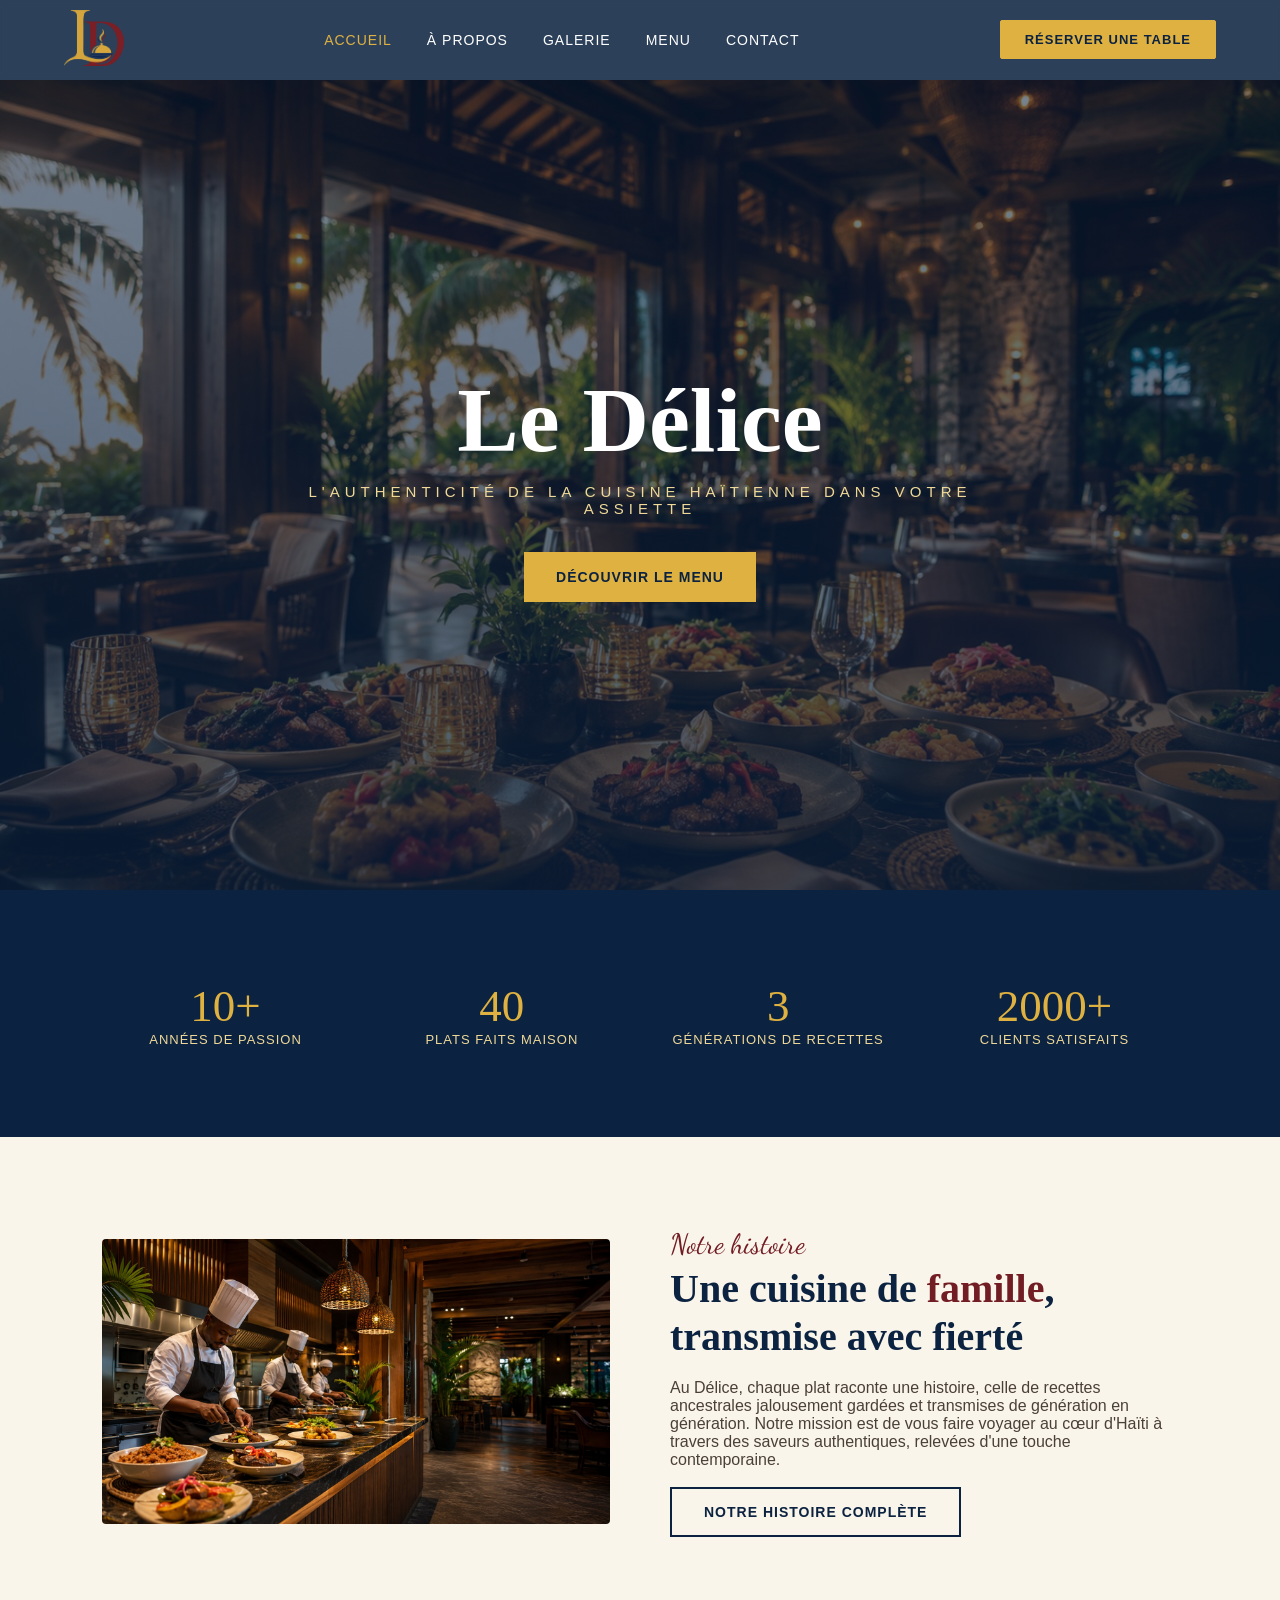
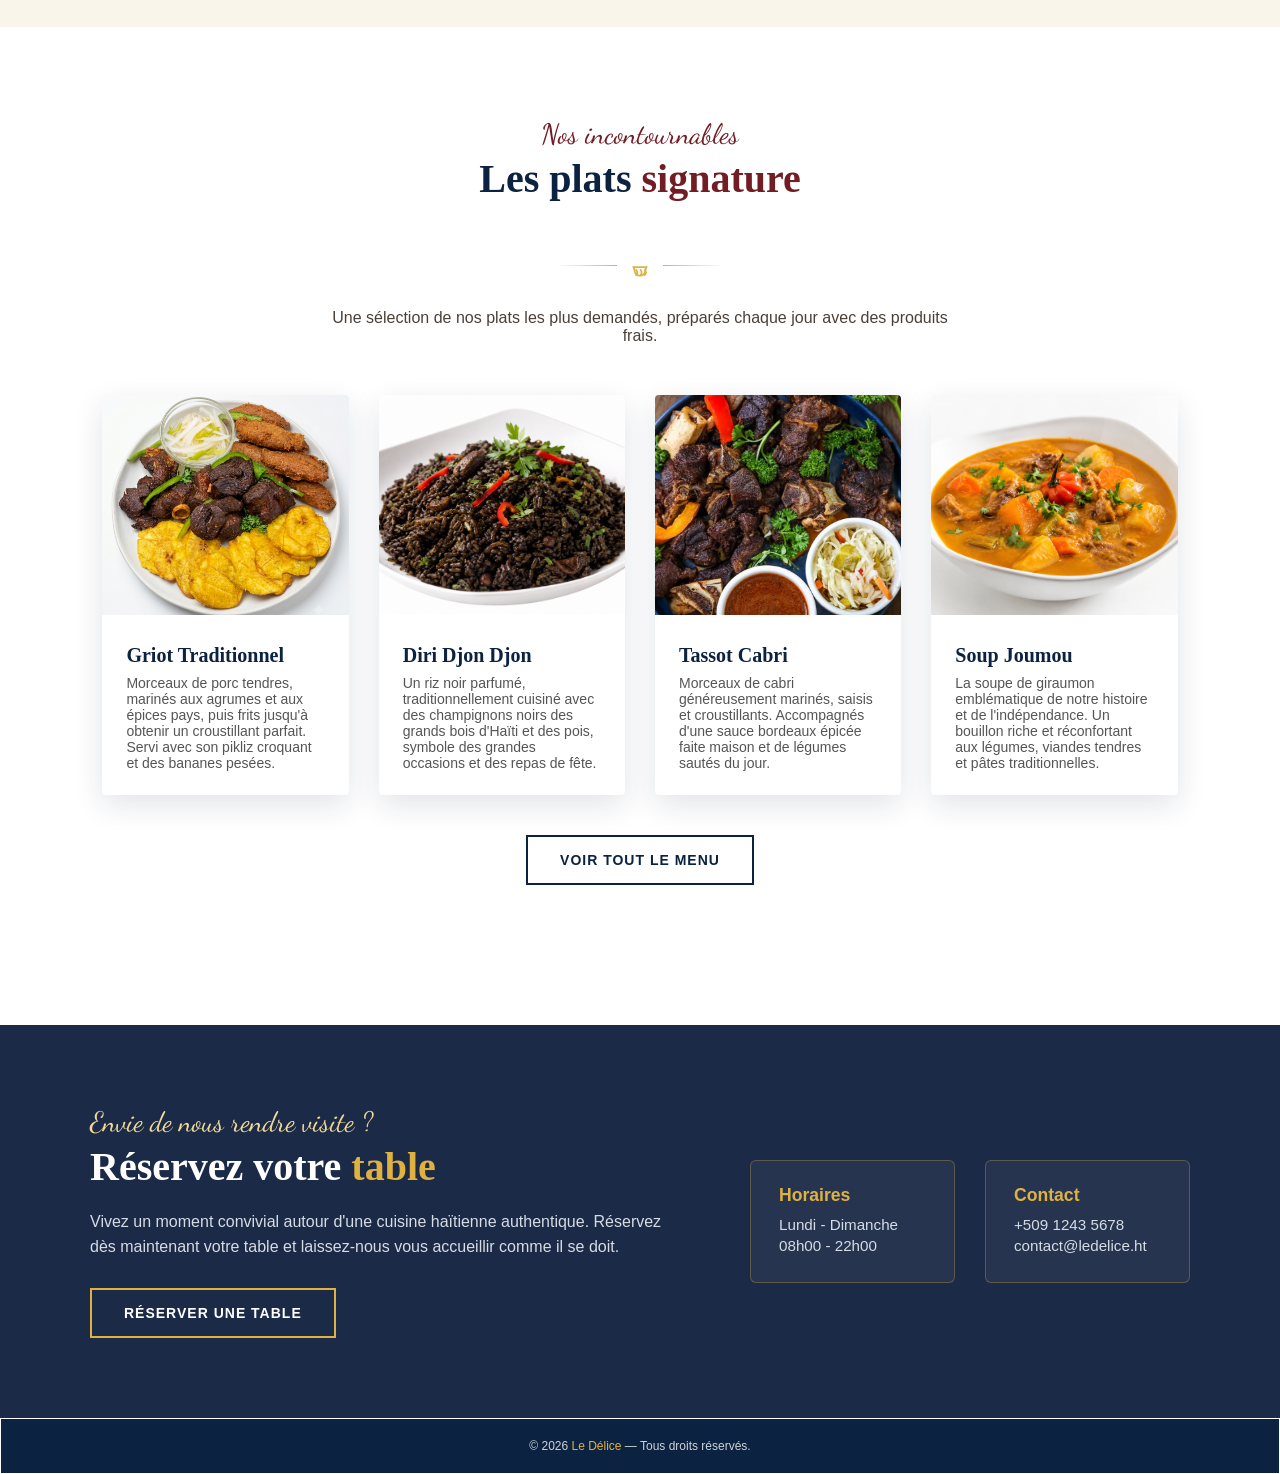
==== index.html @ 38b11929 "Ajout de la resonsivite sur la page reservation" ====
<!DOCTYPE html>
<html lang="en">
<head>
    <meta charset="UTF-8">
    <meta name="viewport" content="width=device-width, initial-scale=1.0">
    <title>Le Délice - Acceuil</title>
    <link rel="stylesheet" href="css/style.css">
    <link rel="stylesheet" href="css/responsive.css">
</head>
<body>

    <header>
    <nav class="navbar">
      <a href="A propos.html"><img src="image/Le Delice logo png.png" alt="" class="logo"></a>

      <button class="burger-btn" id="burgerBtn" aria-label="Menu">
      <span></span>
      <span></span>
      <span></span>
      </button>
    
        <ul class="onglets">
          <li><a href="index.html" class="active">Accueil</a></li>
          <li><a href="A propos.html">À propos</a></li>
          <li><a href="Galerie.html">Galerie</a></li>
          <li><a href="Menu.html">Menu</a></li>
          <li><a href="Contact.html">Contact</a></li>
        </ul>
        <a href="Réservation.html"  class="btn-nav">Réserver une table</a>
    </nav>
    </header>

  <section class="hero">
    <div class="hero-overlay"></div>
    <div class="hero-content">
      <h1>Le Délice</h1>
      <p>L'authenticité de la cuisine haïtienne dans votre assiette</p>
      <a href="Menu.html" class="btn-hero">Découvrir le menu</a>
    </div>
  </section>

   <section class="marque statistique">
    <div class="stats">
      <div>
        <div class="numero">10+</div>
        <div class="label">Années de passion</div>
      </div>
      <div>
        <div class="numero">40</div>
        <div class="label">Plats faits maison</div>
      </div>
      <div>
        <div class="numero">3</div>
        <div class="label">Générations de recettes</div>
      </div>
      <div>
        <div class="numero">2000+</div>
        <div class="label">Clients satisfaits</div>
      </div>
    </div>
  </section>

  <section class="about-apercu">
    <div class="division">
      <div class="about-apercu-img">
        <img src="image/cuisinier.jpg" alt="">
      </div>
      <div>
        <p class="eyebrow">Notre histoire</p>
        <h2 class="section-titre">Une cuisine de <span>famille</span>, transmise avec fierté</h2>
        <p class="section-texte">Au Délice, chaque plat raconte une histoire, celle de recettes ancestrales jalousement gardées et transmises de génération en génération. Notre mission est de vous faire voyager au cœur d'Haïti à travers des saveurs authentiques, relevées d'une touche contemporaine.</p>
        <br>
        <a href="A propos.html" class=" btn btn-apercu">Notre histoire complète</a>
      </div>
    </div>
  </section>

  <section class="menu-apercu">
    <div class="center">
      <p class="eyebrow">Nos incontournables</p>
      <h2 class="section-titre">Les plats <span>signature</span></h2>
    </div>
    <div class="steam-divider">
      <svg viewBox="0 0 24 24" fill="none" stroke="#dfb141" stroke-width="1.6"><path d="M8 21c2-2 2-4 0-6M12 21c2-2 2-4 0-6M16 21c2-2 2-4 0-6"/><path d="M6 13h12l-1 3a5 5 0 0 1-10 0z"/></svg>
    </div>
    <p class="section-texte center">Une sélection de nos plats les plus demandés, préparés chaque jour avec des produits frais.</p>
    </div>

    <div class="grid grid-4">
      <div class="card">
        <img src="image/griot.png" alt="Griot haïtien">
        <div class="card-text">
          <h3>Griot Traditionnel</h3>
          <p>Morceaux de porc tendres, marinés aux agrumes et aux épices pays, puis frits jusqu'à obtenir un croustillant parfait. Servi avec son pikliz croquant et des bananes pesées.</p>
        </div>
      </div>

      <div class="card">
        <img src="image/diri-djondjon.png" alt="Riz djon djon">
        <div class="card-text">
          <h3>Diri Djon Djon</h3>
          <p>Un riz noir parfumé, traditionnellement cuisiné avec des champignons noirs des grands bois d'Haïti et des pois, symbole des grandes occasions et des repas de fête.</p>
        </div>
      </div>

      <div class="card">
        <img src="image/Tassot Cabrit.jpg" alt="Tassot cabri">
        <div class="card-text">
          <h3>Tassot Cabri</h3>
          <p>Morceaux de cabri généreusement marinés, saisis et croustillants. Accompagnés d'une sauce bordeaux épicée faite maison et de légumes sautés du jour.</p>
        </div>
      </div>

      <div class="card">
        <img src="image/soup-joumou.png" alt="Soup joumou">
        <div class="card-text">
          <h3>Soup Joumou</h3>
          <p>La soupe de giraumon emblématique de notre histoire et de l'indépendance. Un bouillon riche et réconfortant aux légumes, viandes tendres et pâtes traditionnelles.</p>
        </div>
      </div>
    </div>

    <div class="center" style="margin-top: 40px;">
      <a href="Menu.html" class="btn btn-apercu">Voir tout le menu</a>
    </div>
  </section>

  <section class="reservation-section">
  <div class="reservation-conteneur">

    <div class="reservation-texte">
      <p class="reservation-eyebrow">Envie de nous rendre visite ?</p>
      <h2 class="reservation-titre">Réservez votre <span>table</span></h2>
      <p class="reservation-description">
        Vivez un moment convivial autour d'une cuisine haïtienne authentique.
        Réservez dès maintenant votre table et laissez-nous vous accueillir comme il se doit.
      </p>
      <a href="Réservation.html" class="btn btn-apercu btn-reserv">Réserver une table</a>
    </div>

    <div class="reservation-infos">
      <div class="reservation-bloc">
        <h3>Horaires</h3>
        <p>Lundi - Dimanche</p>
        <p>08h00 - 22h00</p>
      </div>
      <div class="reservation-bloc">
        <h3>Contact</h3>
        <p>+509 1243 5678</p>
        <p>contact@ledelice.ht</p>
      </div>
    </div>

  </div>
</section>

  <footer class="hr">
    <p>&copy; 2026 <span>Le Délice</span> — Tous droits réservés.</p> 
  </footer>

</body>
</html>
---- css/style.css ----
@import url('https://fonts.googleapis.com/css2?family=Dancing+Script:wght@400..700&display=swap');

/* font-family: "Dancing Script", cursive;
--bordeaux: #721c24;
    --gold: #dfb141;
    --dark-blue: #0b2240;
    --dark-blue-80: rgba(11, 34, 64, 0.85);
    --teal-wix: #008476; 
    --light-bg: #f9f9f9;
    --font-title: 'Playfair Display', serif;
    --font-body: 'Montserrat', sans-serif;
    
    https://images.unsplash.com/photo-1544025162-d76694265947?q=80&w=1800
    https://images.unsplash.com/photo-1466978913421-dad2ebd01d17?q=80&w=1600
    
    :root { 
    --bordeaux: #7A1E2E; 
    --gold: #dfb141; 
    --dark-blue: #0b2240; 
    --dark-blue-80: rgba(11, 34, 64, 0.85); 
    --teal-wix: #008476;  
    --light-bg: #f9f9f9; 
    --font-title: 'Playfair Display', serif; 
    --font-body: 'Montserrat', sans-serif; 
   }

   --gold: #dfb141;
    --gold-light: #f0d998;
    --gold-dark: #b8892a;
    --bordeaux: #721c24;
    --bordeaux-light: #8f2b34;
    --bordeaux-dark: #4e1219;
    --navy: #0b2240;
    --navy-light: #16345f;
    --navy-80: rgba(11, 34, 64, 0.86);
    --navy-40: rgba(11, 34, 64, 0.4);
    --cream: #faf5ea;
    --white: #ffffff;
    --ink: #241a12;

    --font-title: 'Playfair Display', serif;
    --font-body: 'Montserrat', sans-serif;
    --font-script: 'Dancing Script', cursive;

    --shadow-soft: 0 10px 30px rgba(11, 34, 64, 0.12);
    
    background: linear-gradient(180deg, rgba(0,0,0,0.5) 0%, rgba(0,0,0,0.6) 100%);*/

     /*.hero-overlay{
    position: absolute;
    top: 0;
    left: 0;
    width: 100%;
    height: 100%;
    background: linear-gradient(180deg, rgba(0,0,0,0.5) 0%, rgba(0,0,0,0.6) 100%);
    z-index: 1;
    }*/

    /*Style pour la page Accueil*/
    *{
        margin: 0;
        padding: 0;
        box-sizing: border-box;
    }

    
     html{
    scroll-behavior: smooth;
     }

    body{
        font-family: 'Montserrat', sans-serif;
        background-color: #f9f9f9;
        color: #333;
    }

    header{
        position: sticky;
        top: 0;
        z-index: 100;
    }

    .logo{
        width: 60px;
        height: auto;
    }

    .navbar{
        display: flex;
        justify-content: space-between;
        align-items: center;
        padding: 10px 5%;
        width: 100%;
        background-color: rgba(11, 34, 64, 0.86);
        backdrop-filter: blur(5px);
        /*box-shadow:  0 10px 30px rgba(11, 34, 64, 0.12);*/
    }

    .onglets{
        display: flex;
        gap: 35px;
    }

    .onglets li{
        list-style: none;
    }

    .onglets a{
        text-decoration: none;
        color: white;
        font-size: 14px;
        text-transform: uppercase;
        letter-spacing: 1px;
        font-weight: 500;
        position: relative;
        transition: 0.35s;
        padding-bottom: 4px;
    }

    .onglets a:hover, .onglets a.active{
        color: #dfb141;
     }

    .btn-nav{
        text-decoration: none;
        border: 1px solid  #dfb141;
        background-color: #dfb141;
        padding: 11px 24px;
        font-family: 'Montserrat', sans-serif;
        color: #0b2240;
        font-weight: 600;
        letter-spacing: 1px;
        text-transform: uppercase;
        font-size: 13px;
        transition: 0.35s;
        border-radius: 2px;
    }

    .btn-nav:hover{
        background-color: transparent;
        color: white;
    }

    /* Hero page Accueil*/

    .hero{
        background: url(../image/table-garni2.jpg) no-repeat;
        height: 90vh;
        background-size: cover;
        background-position: center;
        position: relative;
        display: flex;
        justify-content: center;
        align-items: center;
        text-align: center;
    }

    .hero-overlay{
        position: absolute;
        inset: 0;
        background: linear-gradient(180deg, rgba(11,34,64,0.55) 0%, rgba(11,34,64,0.75) 100%);
    }

    .hero-content{
        position: relative;
        z-index: 2;
        color: white;
        padding: 0 20px;
        max-width: 780px;
    }
    
    .hero-content h1{
        font-family: 'Playfair Display', serif;
        font-size: 92px;
        margin-bottom: 10px;
    }

    .hero-content p {
        font-size: 15px;
        color: #f0d998;
        letter-spacing: 5px;
        text-transform: uppercase;
        margin-bottom: 35px;
    }

    .btn-hero{
        display: inline-block;
        background-color: #dfb141;
        color: #0b2240;
        border-color: #dfb141;
        padding: 15px 30px;
        text-decoration: none;
        font-family: 'Montserrat', sans-serif;
        font-size: 14px;
        letter-spacing: 1px;
        text-transform: uppercase;
        font-weight: 600;
        transition: 0.35s ease;
        cursor: pointer;
        border: 2px solid transparent;
    }

    .btn-hero:hover{
        background-color: #721c24;
        border-color: #721c24;
        color: white;
    }

     .marque{
        
        background-color: #0b2240;
        color: white;
    }

    .stats{
        display: grid;
        grid-template-columns: repeat(4, 1fr);
        gap: 30px;
        text-align: center;
    }

    .numero{
        font-family: 'Playfair Display', serif;
        font-size: 45px;
        color: #dfb141;
    }

    .label{
        font-size: 13px;
        letter-spacing: 1px;
        text-transform: uppercase;
        color: #f0d998;
    }


    section{
         padding: 90px 8%;
    }

    .about-apercu{
        background-color: #faf5ea;
    }

    .division{
        display: grid;
        grid-template-columns: 1fr 1fr;
        gap: 60px;
        align-items: center;
    }

    .division img{
        border-radius: 4px;
        display: block;
        max-width: 100%;
    }

    .about-apercu-img{
        position: relative;
    }

    .eyebrow{
        font-family: 'Dancing Script', cursive;
        font-size: 28px;
        color: #721c24;
        display: block;
        margin-bottom: 4px;
    }

    .section-titre{
        font-family: 'Playfair Display', serif;
        color: #0b2240;
        line-height: 1.2;
        font-weight: 700;
        font-size: 40px;
        margin-bottom: 18px;
    }

    .section-titre span{
        color: #721c24;
    }

    .section-texte{
        max-width: 640px;
        color: #4a4038;
        font-size: 16px;
    }

    .btn{
        display: inline-block;
        text-decoration: none;
        padding: 15px 32px;
        font-family: 'Montserrat', sans-serif;
        font-size: 14px;
        letter-spacing: 1px;
        text-transform: uppercase;
        font-weight: 600;
        transition: 0.35s ease;
        cursor: pointer;
        border: 2px solid transparent;
    }

    .btn-apercu{
        background: transparent;
        color: #0b2240;
        border-color: #0b2240;
    }

    .btn-apercu:hover{
        background: #0b2240;
        color: white;
    }

    .menu-apercu{
        background-color: white;
    }

    .center{
        margin-bottom: 50px;
        text-align: center;
        margin-left: auto;
        margin-right: auto;
    }

    .steam-divider{
    display: flex;
    align-items: center;
    justify-content: center;
    gap: 10px;
    margin: 10px 0 30px;
     }
    .steam-divider::before,
    .steam-divider::after{
        content: "";
        height: 1px;
        width: 60px;
        background: linear-gradient(90deg, transparent,#dfb141);
     }
    .steam-divider::after{
    background: linear-gradient(90deg, #dfb141, transparent);
     }
    .steam-divider svg{ width: 26px; height: 26px; }

    .grid{
        display: grid;
        gap: 30px;
    }

    .grid-4{
        grid-template-columns: repeat(4, 1fr);
    }

    .card{
        background: white;
        border-radius: 4px;
        overflow: hidden;
        box-shadow: 0 10px 30px rgba(11, 34, 64, 0.12);
        transition: 0.4 ease;
    }

    .card img{
        height: 220px;
        width: 100%;
        object-fit: cover;
    }

    .card-text{
        padding: 24px;
    }

    .card-text h3{
        font-family: 'Playfair Display', serif;
        color: #0b2240;
        line-height: 1.2;
        font-weight: 700;
        font-size: 20px;
        margin-bottom: 8px;
    }

    .card-text p{
        font-size: 14px;
        color: #555;
    }

    .reservation-section {
       background-color: #1b2a47;
      padding: 80px 40px;
    }

.reservation-conteneur {
  max-width: 1100px;
  margin: 0 auto;
  display: flex;
  justify-content: space-between;
  align-items: center;
  gap: 60px;
  flex-wrap: wrap;
}

.reservation-texte {
  flex: 1 1 480px;
}

.reservation-eyebrow {
    font-family: 'Dancing Script', cursive;
    font-size: 28px;
    color: #f0d998;
    display: block;
    margin-bottom: 4px;
}

.reservation-titre {
    font-family: 'Playfair Display', serif;
    color: white;
    line-height: 1.2;
    font-weight: 700;
    font-size: 40px;
    margin-bottom: 18px;
}

.reservation-titre span {
  color: #dfb141;
}

.reservation-description {
  color: #d7dce4;
  line-height: 1.6;
  margin-bottom: 28px;
}

.btn-reserv {
  border-color: #dfb141;
  color: white;
}

.btn-reserv:hover {
  background-color: #721c24;
  border-color: #721c24;
}

.reservation-infos {
  flex: 1 1 320px;
  display: flex;
  gap: 30px;
  flex-wrap: wrap;
}

.reservation-bloc {
  background-color: rgba(255, 255, 255, 0.05);
  border: 1px solid rgba(223, 177, 65, 0.3);
  border-radius: 6px;
  padding: 24px 28px;
  flex: 1 1 130px;
}

.reservation-bloc h3 {
  color: #dfb141;
  font-size: 1.1rem;
  margin-bottom: 10px;
}

.reservation-bloc p {
  color: #d7dce4;
  margin: 4px 0;
  font-size: 0.95rem;
}


    /*Footer pour toutes les pages*/

    footer{
        background-color:  #0b2240;
        color: rgba(255,255,255,0.8);
        padding: 20px;
        text-align: center;
        padding-top: 20px;
        font-size: 12px;
    }

    footer span{
        color: #dfb141;
    }

    .hr{
        border: 1px solid white;
    }

    /*Style pour les pages internes*/

    .page-interne header .navbar { 
        position: fixed;
        background-color:  #0b2240; 
     }

    .hero-interne{
        height: 390px;
        background-size: cover;
        background-position: center;
        padding: 200px 50px;
        position: relative;
        text-align: center;
        color: white;
    }

    .hero-interne-overlay{
        position: absolute;
        inset: 0;
        background: linear-gradient(180deg, rgba(11, 34, 64, 0.5), rgba(11, 34, 64, 0.5));
    }

    .hero-interne-content{
        position: relative;
        z-index: 2;
    }

    .hero-eyebrow{
        color: #f0d998;
        font-family: 'Dancing Script', cursive;
        font-size: 28px;
        margin-bottom: 20px;
    }
    
    .hero-interne h1{
        font-size: 50px;
        font-family: 'Playfair Display', serif;
        color: white;
        margin-bottom: 30px;
    }

    /* Style pour les Formulaires (Réservation / Contact)*/

    .form-card{
        max-width: 700px;
        margin: 0 auto;
        background: white;
        border-radius: 8px;
        box-shadow: 0 10px 30px rgba(11, 34, 64, 0.12);
        padding: 40px;
    }

    .form-row{
        display: grid;
        grid-template-columns: 1fr 1fr;
        gap: 20px;
    }

    .form-champ{
        margin-bottom: 20px;
    }

    .form-champ label{
        display: block;
        font-size: 12px;
        letter-spacing: 1px;
        text-transform: uppercase;
        color: #0b2240;
        margin-bottom: 8px;
        font-weight: 600;
    }

    .form-champ input, .form-champ select, .form-champ textarea{
        width: 100%;
        border: 1px solid #d9cfbe;
        background: #faf5ea;
        padding: 13px 16px;
        font-family: 'Montserrat', sans-serif;
        font-size: 14px;
        border-radius: 4px;
        color: #241a12;
        transition: 0.3s;
    }

    .form-champ input:focus, .form-champ select:focus, .form-champ textarea:focus{
       outline: none;
       border-color: #dfb141;
       background: white;
    }

    .form-champ textarea{ 
        resize: vertical; 
        min-height: 120px; 
    }

    .btn-gold{
       background-color: #dfb141;
       color: #0b2240;
       border-color: #dfb141;
       width: 100%;
    }

    .btn-gold:hover{
       background-color: #721c24;
       border-color: #721c24;
       color: white;
    }
<!========liesen stylecss================>
/*=========================
        MENU PAGE
==========================*/

:root{
    --gold:#d4af37;
    --gold-light:#f5d87a;
    --black:#111;
    --dark:#1c1c1c;
    --white:#fff;
    --gray:#777;
    --bg:#f8f8f8;
    --shadow:0 10px 30px rgba(0,0,0,.08);
    --radius:16px;
}

/* MENU TABS */

.menu-tabs{
    width:90%;
    max-width:1200px;
    margin:60px auto;
    display:flex;
    justify-content:center;
    flex-wrap:wrap;
    gap:15px;
}

.menu-tabs a{
    text-decoration:none;
    background:white;
    color:var(--black);
    padding:14px 24px;
    border-radius:50px;
    font-weight:600;
    box-shadow:var(--shadow);
    transition:.4s;
}

.menu-tabs a:hover{
    background:#d4af37;
    color:white;
    transform:translateY(-4px);
}

/* CATEGORY */

.menu-category{
    width:90%;
    max-width:1100px;
    margin:70px auto;
}

.menu-category .eyebrow{
    color:var(--gold);
    font-weight:bold;
    font-size:18px;
    letter-spacing:3px;
}

.menu-category h3{
    font-size:38px;
    color:#222;
    margin:10px 0 35px;
    position:relative;
}

.menu-category h3::after{
    content:"";
    display:block;
    width:70px;
    height:4px;
    background:var(--gold);
    margin-top:10px;
}

/* MENU ITEM */

.menu-item{
    background:#fff;
    border-radius:16px;
    padding:25px;
    display:flex;
    justify-content:space-between;
    align-items:center;
    margin-bottom:22px;
    box-shadow:var(--shadow);
    transition:.35s;
    gap:20px;
}

.menu-item:hover{
    transform:translateY(-6px);
    box-shadow:0 15px 35px rgba(0,0,0,.15);
}

.name{
    font-size:22px;
    font-weight:bold;
    color:#222;
    margin-bottom:10px;
}

.desc{
    color:#666;
    line-height:1.7;
}

.price{
    font-size:25px;
    color:var(--gold);
    font-weight:bold;
    white-space:nowrap;
}

.tag-piquant{
    margin-left:12px;
    background:#b22222;
    color:white;
    padding:5px 12px;
    border-radius:50px;
    font-size:13px;
    font-weight:600;
}


/* RESPONSIVE */

@media(max-width:768px){

.page-hero{
    height:300px;
}

.page-hero h1{
    font-size:40px;
}

.menu-item{
    flex-direction:column;
    align-items:flex-start;
}

.price{
    margin-top:15px;
}

.menu-category h3{
    font-size:30px;
}

.menu-tabs{
    gap:10px;
}

.menu-tabs a{
    width:100%;
    text-align:center;
---- css/responsive.css ----
/* ==========================================
   1. GLOBAL & MOBILE MENU / NAVBAR
   ========================================== */
@media screen and (max-width: 992px) {
    .navbar {
        flex-direction: column;
        gap: 15px;
        padding: 15px 5%;
    }

    .onglets {
        gap: 20px;
        flex-wrap: wrap;
        justify-content: center;
    }
}

@media screen and (max-width: 768px) {
    section {
        padding: 50px 5%;
    }

    .onglets {
        gap: 12px;
    }

    .onglets a {
        font-size: 12px;
    }

    .btn-nav {
        padding: 8px 16px;
        font-size: 11px;
    }
}

/* ==========================================
   1. GLOBAL & MOBILE MENU / NAVBAR (HAMBURGER)
   ========================================== */

/* Bouton Hamburger pi piti parapar ak ekran nòmal */
.burger-btn {
    display: none;
    flex-direction: column;
    justify-content: space-between;
    width: 28px;
    height: 21px;
    background: transparent;
    border: none;
    cursor: pointer;
    z-index: 101;
}

.burger-btn span {
    width: 100%;
    height: 3px;
    background-color: #dfb141; /* Koulè lò */
    border-radius: 2px;
    transition: all 0.3s ease;
}

/* Stil pou ekran mobil ak tablet */
@media screen and (max-width: 992px) {
    .navbar {
        position: relative;
        flex-direction: row;
        justify-content: space-between;
        align-items: center;
        padding: 15px 5%;
    }

    /* Affiche bouton hamburger a */
    .burger-btn {
        display: flex;
    }

    /* Kache meni an e mete l pou l parèt an kaskad (dropdown) */
    .onglets {
        position: absolute;
        top: 100%;
        left: 0;
        width: 100%;
        background-color: rgba(11, 34, 64, 0.98);
        flex-direction: column;
        align-items: center;
        gap: 20px;
        padding: 25px 0;
        box-shadow: 0 10px 20px rgba(0,0,0,0.3);
        
        /* Kache pa defo */
        display: none; 
    }

    /* Lè meni an louvri ak JavaScript */
    .onglets.active {
        display: flex;
    }

    /* Bouton 'Réserver une table' an sou mobil */
    .btn-nav {
        display: none; /* Ou ka kite l kache oswa mete l anndan meni an */
    }
}

/* ==========================================
   2. HERO SECTION
   ========================================== */
@media screen and (max-width: 768px) {
    .hero {
        height: 75vh;
    }

    .hero-content h1 {
        font-size: 52px;
    }

    .hero-content p {
        font-size: 12px;
        letter-spacing: 2px;
        margin-bottom: 25px;
    }

    .btn-hero {
        padding: 12px 24px;
        font-size: 12px;
    }
}

@media screen and (max-width: 480px) {
    .hero-content h1 {
        font-size: 40px;
    }
}


/* ==========================================
   3. STATISTIQUES / MARQUE
   ========================================== */
@media screen and (max-width: 992px) {
    .stats {
        grid-template-columns: repeat(2, 1fr);
        gap: 25px;
    }
}

@media screen and (max-width: 480px) {
    .stats {
        grid-template-columns: 1fr;
        gap: 20px;
    }

    .numero {
        font-size: 36px;
    }
}


/* ==========================================
   4. SECTION À PROPOS (ABOUT APERÇU)
   ========================================== */
@media screen and (max-width: 992px) {
    .division {
        grid-template-columns: 1fr;
        gap: 30px;
        text-align: center;
    }

    .about-apercu-img img {
        margin: 0 auto;
        max-height: 350px;
        width: 100%;
        object-fit: cover;
    }

    .section-texte {
        margin: 0 auto;
        text-align: justify;
    }
}

@media screen and (max-width: 768px) {
    .section-titre {
        font-size: 30px;
    }

    .eyebrow {
        font-size: 24px;
    }
}


/* ==========================================
   5. MENU APERÇU (GRILLE DE CARTS)
   ========================================== */
@media screen and (max-width: 992px) {
    .grid-4 {
        grid-template-columns: repeat(2, 1fr);
    }
}

@media screen and (max-width: 576px) {
    .grid-4 {
        grid-template-columns: 1fr;
    }

    .menu-apercu .section-texte.center {
       margin-bottom: 40px; 
       text-align: center;
    }

    .card img {
        height: 200px;
    }
}


/* ==========================================
   6. SECTION RÉSERVATION (ACCUEIL)
   ========================================== */
@media screen and (max-width: 992px) {
    .reservation-conteneur {
        flex-direction: column;
        gap: 40px;
        text-align: center;
    }

    .reservation-texte {
        flex: 1 1 100%;
    }

    .reservation-infos {
        flex: 1 1 100%;
        width: 100%;
    }
}

@media screen and (max-width: 576px) {
    .reservation-infos {
        flex-direction: column;
    }

    .reservation-titre {
        font-size: 30px;
    }
}


/* ==========================================
   7. PAGES INTERNES & FORMULAIRES
   ========================================== */
@media screen and (max-width: 768px) {
    .hero-interne {
        height: 280px;
        padding: 140px 20px 0 20px;
    }

    .hero-interne h1 {
        font-size: 34px;
    }

    .form-card {
        padding: 25px 20px;
    }

    .form-row {
        grid-template-columns: 1fr;
        gap: 0;
    }
}


/* ==========================================
   8. FOOTER
   ========================================== */
@media screen and (max-width: 768px) {
    footer {
        font-size: 11px;
        padding: 15px;
    }
}

/* ==========================================
   1. NAVBAR / HEADER (PAGE INTERNE)
   ========================================== */
@media screen and (max-width: 992px) {
    /* Pou header la pa kouvri twòp espas sou ti ekran */
    .page-interne header .navbar {
        position: relative;
        padding: 12px 5%;
    }
}


/* ==========================================
   2. SECTION HERO INTERNE ("On vous attend / Réservation")
   ========================================== */
@media screen and (max-width: 768px) {
    .hero-interne {
        height: 260px;
        padding: 110px 20px 0 20px;
    }

    .hero-eyebrow {
        font-size: 22px;
        margin-bottom: 10px;
    }

    .hero-interne h1 {
        font-size: 36px;
        margin-bottom: 0;
    }
}

@media screen and (max-width: 480px) {
    .hero-interne {
        height: 220px;
        padding: 90px 15px 0 15px;
    }

    .hero-interne h1 {
        font-size: 28px;
    }
}


/* ==========================================
   3. SECTION FORMULAIRE DE RÉSERVATION (.form-card)
   ========================================== */
/* Rediksyon padding sou tout paj la pou gen plis espas sou ti ekran */
@media screen and (max-width: 768px) {
    section {
        padding: 40px 15px;
    }

    .form-card {
        padding: 25px 18px;
        border-radius: 6px;
    }

    .form-card .section-titre {
        font-size: 22px !important; /* Ajiste tit sektyon an */
        margin-bottom: 25px;
    }

    /* Pase tout de chan yo (form-row) sou yon sèl kolòn */
    .form-row {
        grid-template-columns: 1fr;
        gap: 0;
    }

    .form-champ {
        margin-bottom: 16px;
    }

    .form-champ input, 
    .form-champ select, 
    .form-champ textarea {
        padding: 11px 14px;
        font-size: 13px;
    }

    .btn-gold {
        padding: 14px 20px;
        font-size: 13px;
    }
}

@media screen and (max-width: 480px) {
    .form-card {
        padding: 20px 12px;
    }

    .form-card .eyebrow {
        font-size: 22px;
    }

    .form-card .section-titre {
        font-size: 19px !important;
    }
}


/* ==========================================
   4. FOOTER (PAGE RÉSERVATION)
   ========================================== */
@media screen and (max-width: 768px) {
    footer {
        padding: 15px;
        font-size: 11px;
    }
}
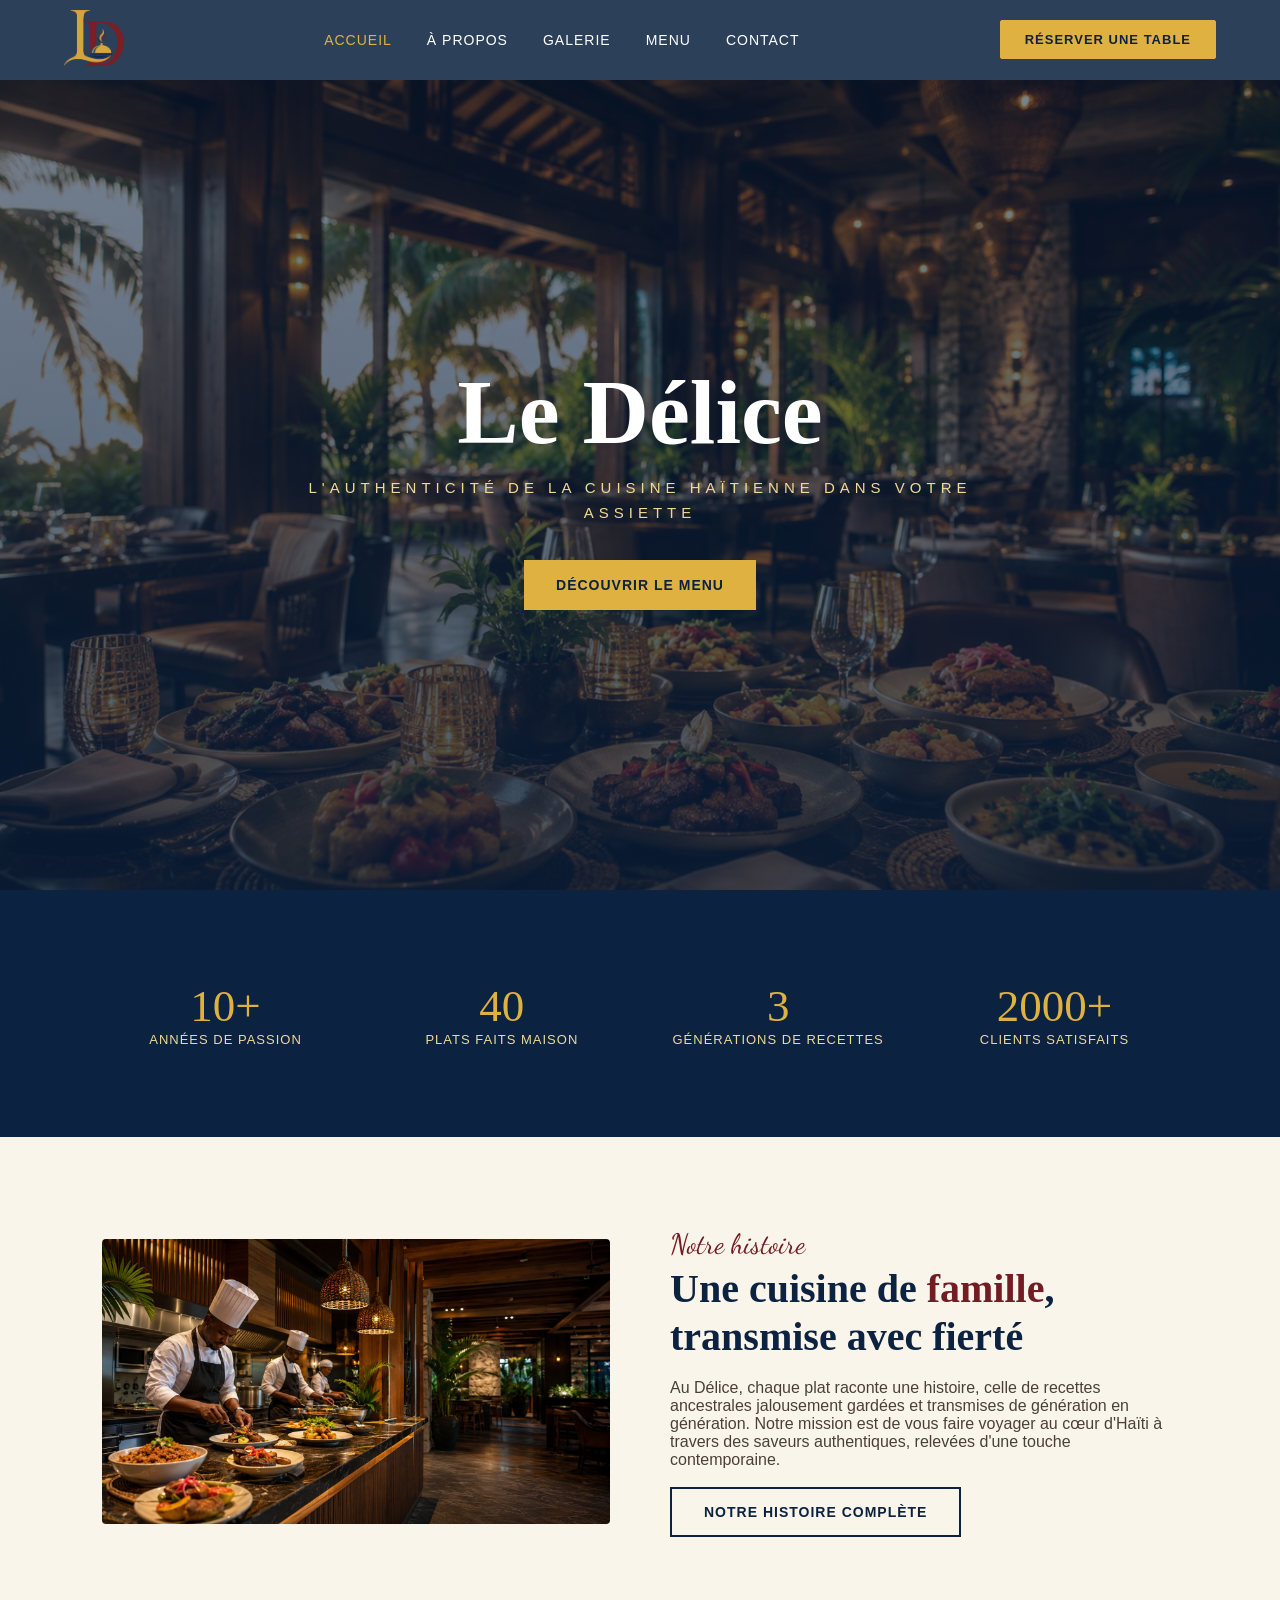
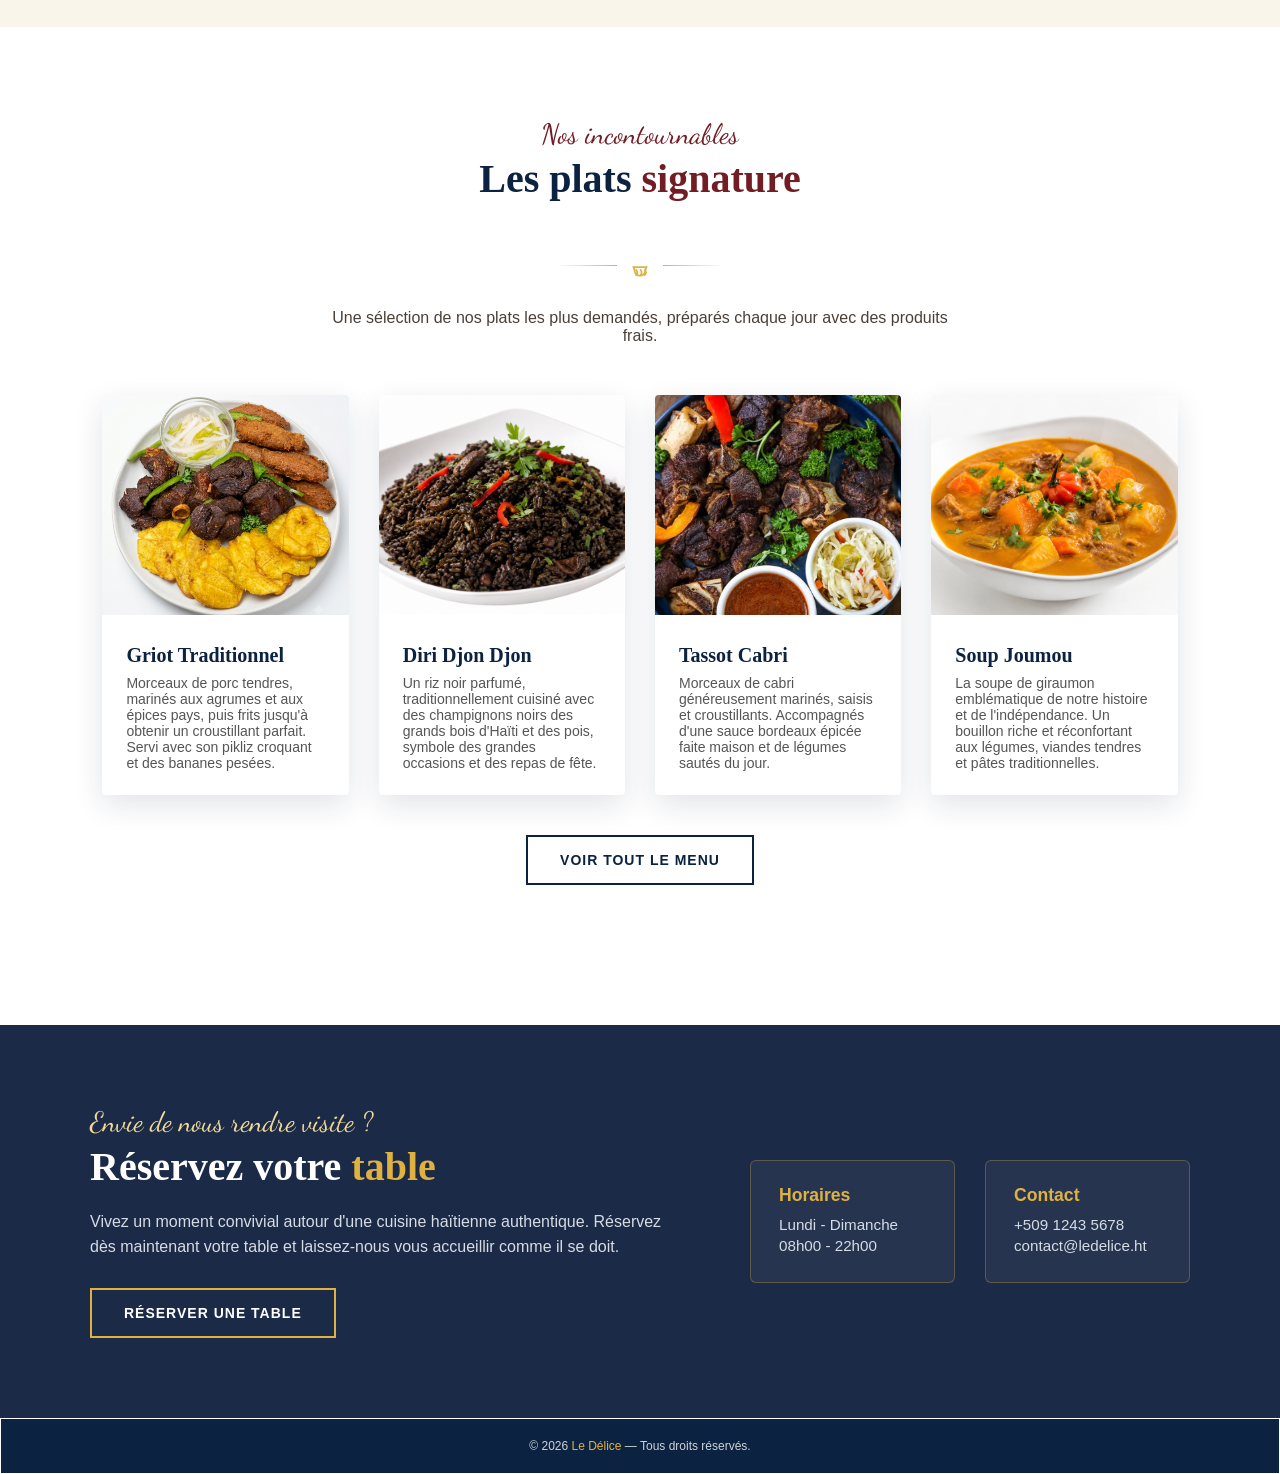
==== commit a878f43e: "Modification dans les feuilles de style" ====
--- a/index.html
+++ b/index.html
@@ -6,22 +6,23 @@
     <title>Le Délice - Acceuil</title>
     <link rel="stylesheet" href="css/style.css">
     <link rel="stylesheet" href="css/responsive.css">
+    <script src="js/script.js"></script>
 </head>
 <body>
 
     <header>
     <nav class="navbar">
-      <a href="A propos.html"><img src="image/Le Delice logo png.png" alt="" class="logo"></a>
+      <a href="A-propos.html"><img src="image/Le Delice logo png.png" alt="" class="logo"></a>
 
       <button class="burger-btn" id="burgerBtn" aria-label="Menu">
       <span></span>
       <span></span>
       <span></span>
-      </button>
+    </button>
     
         <ul class="onglets">
           <li><a href="index.html" class="active">Accueil</a></li>
-          <li><a href="A propos.html">À propos</a></li>
+          <li><a href="A-propos.html">À propos</a></li>
           <li><a href="Galerie.html">Galerie</a></li>
           <li><a href="Menu.html">Menu</a></li>
           <li><a href="Contact.html">Contact</a></li>
@@ -70,7 +71,7 @@
         <h2 class="section-titre">Une cuisine de <span>famille</span>, transmise avec fierté</h2>
         <p class="section-texte">Au Délice, chaque plat raconte une histoire, celle de recettes ancestrales jalousement gardées et transmises de génération en génération. Notre mission est de vous faire voyager au cœur d'Haïti à travers des saveurs authentiques, relevées d'une touche contemporaine.</p>
         <br>
-        <a href="A propos.html" class=" btn btn-apercu">Notre histoire complète</a>
+        <a href="A-propos.html" class=" btn btn-apercu">Notre histoire complète</a>
       </div>
     </div>
   </section>
--- a/css/style.css
+++ b/css/style.css
@@ -181,6 +181,7 @@
         letter-spacing: 5px;
         text-transform: uppercase;
         margin-bottom: 35px;
+        line-height: 25px;
     }
 
     .btn-hero{
@@ -592,163 +593,307 @@
        border-color: #721c24;
        color: white;
     }
-<!========liesen stylecss================>
-/*=========================
-        MENU PAGE
-==========================*/
-
-:root{
-    --gold:#d4af37;
-    --gold-light:#f5d87a;
-    --black:#111;
-    --dark:#1c1c1c;
-    --white:#fff;
-    --gray:#777;
-    --bg:#f8f8f8;
-    --shadow:0 10px 30px rgba(0,0,0,.08);
-    --radius:16px;
-}
-
-/* MENU TABS */
-
-.menu-tabs{
-    width:90%;
-    max-width:1200px;
-    margin:60px auto;
-    display:flex;
-    justify-content:center;
-    flex-wrap:wrap;
-    gap:15px;
-}
-
-.menu-tabs a{
-    text-decoration:none;
-    background:white;
-    color:var(--black);
-    padding:14px 24px;
-    border-radius:50px;
-    font-weight:600;
-    box-shadow:var(--shadow);
-    transition:.4s;
-}
-
-.menu-tabs a:hover{
-    background:#d4af37;
-    color:white;
-    transform:translateY(-4px);
-}
-
-/* CATEGORY */
-
-.menu-category{
-    width:90%;
-    max-width:1100px;
-    margin:70px auto;
-}
-
-.menu-category .eyebrow{
-    color:var(--gold);
-    font-weight:bold;
-    font-size:18px;
-    letter-spacing:3px;
-}
-
-.menu-category h3{
-    font-size:38px;
-    color:#222;
-    margin:10px 0 35px;
-    position:relative;
-}
-
-.menu-category h3::after{
-    content:"";
-    display:block;
-    width:70px;
-    height:4px;
-    background:var(--gold);
-    margin-top:10px;
-}
-
-/* MENU ITEM */
-
-.menu-item{
-    background:#fff;
-    border-radius:16px;
-    padding:25px;
-    display:flex;
-    justify-content:space-between;
-    align-items:center;
-    margin-bottom:22px;
-    box-shadow:var(--shadow);
-    transition:.35s;
-    gap:20px;
-}
-
-.menu-item:hover{
-    transform:translateY(-6px);
-    box-shadow:0 15px 35px rgba(0,0,0,.15);
-}
-
-.name{
-    font-size:22px;
-    font-weight:bold;
-    color:#222;
-    margin-bottom:10px;
-}
-
-.desc{
-    color:#666;
-    line-height:1.7;
-}
-
-.price{
-    font-size:25px;
-    color:var(--gold);
-    font-weight:bold;
-    white-space:nowrap;
-}
-
-.tag-piquant{
-    margin-left:12px;
-    background:#b22222;
-    color:white;
-    padding:5px 12px;
-    border-radius:50px;
-    font-size:13px;
-    font-weight:600;
-}
-
-
-/* RESPONSIVE */
-
-@media(max-width:768px){
-
-.page-hero{
-    height:300px;
-}
-
-.page-hero h1{
-    font-size:40px;
-}
-
-.menu-item{
-    flex-direction:column;
-    align-items:flex-start;
-}
-
-.price{
-    margin-top:15px;
-}
-
-.menu-category h3{
-    font-size:30px;
-}
-
-.menu-tabs{
-    gap:10px;
-}
-
-.menu-tabs a{
-    width:100%;
-    text-align:center;
-
+
+    /*STYLE POUR  MENU*/
+
+#menu {
+    max-width: 1100px;
+    margin: 0 auto;
+    padding: 60px 5%;
+}
+
+.menu-tabs {
+    display: flex;
+    justify-content: center;
+    align-items: center;
+    flex-wrap: wrap;
+    gap: 16px;
+    margin-bottom: 50px;
+    top: 70px;
+    background-color: rgba(249, 249, 249, 0.95);
+    backdrop-filter: blur(8px);
+    padding: 20px 15px;
+    border-bottom: 2px solid rgba(223, 177, 65, 0.3);
+}
+
+.menu-tabs a {
+    display: inline-block;
+    text-decoration: none;
+    color: #0b2240;
+    background-color: #faf5ea;
+    border: 1px solid #d9cfbe;
+    padding: 12px 26px;
+    border-radius: 4px;
+    font-family: 'Montserrat', sans-serif;
+    font-size: 15px;
+    font-weight: 700;
+    text-transform: uppercase;
+    letter-spacing: 1px;
+    transition: all 0.35s ease;
+    box-shadow: 0 2px 5px rgba(11, 34, 64, 0.05);
+}
+
+.menu-tabs a:hover {
+    background-color: #dfb141;
+    color: #0b2240;
+    border-color: #dfb141;
+}
+
+.menu-category {
+    margin-bottom: 70px;
+    scroll-margin-top: 140px; /* Anpeche tit la kouvri lè ou klike sou yon tab */
+}
+
+.menu-category .eyebrow {
+    font-family: 'Dancing Script', cursive;
+    font-size: 32px;
+    color: #721c24;
+    display: block;
+    line-height: 1;
+}
+
+.menu-category h3 {
+    font-family: 'Playfair Display', serif;
+    font-size: 36px;
+    color: #0b2240;
+    margin-bottom: 35px;
+    padding-bottom: 10px;
+    border-bottom: 2px solid #dfb141;
+    display: flex;
+    align-items: baseline;
+    gap: 15px;
+}
+
+.menu-item {
+    display: flex;
+    justify-content: space-between;
+    align-items: flex-start;
+    background: #ffffff;
+    padding: 22px 28px;
+    margin-bottom: 16px;
+    border-radius: 4px;
+    border-left: 4px solid #dfb141;
+    box-shadow: 0 4px 15px rgba(11, 34, 64, 0.06);
+    transition: 0.35s ease;
+}
+
+.menu-item:hover {
+    transform: translateY(-3px);
+    border-left-color: #721c24;
+    box-shadow: 0 10px 25px rgba(11, 34, 64, 0.12);
+}
+
+.menu-item .name {
+    font-family: 'Playfair Display', serif;
+    font-size: 20px;
+    font-weight: 700;
+    color: #0b2240;
+    margin-bottom: 6px;
+}
+
+.menu-item .desc {
+    font-family: 'Montserrat', sans-serif;
+    font-size: 14px;
+    color: #555555;
+    line-height: 1.5;
+    max-width: 650px;
+}
+
+.menu-item .price {
+    font-family: 'Montserrat', sans-serif;
+    font-size: 18px;
+    font-weight: 700;
+    color: #721c24;
+    background-color: #faf5ea;
+    padding: 6px 14px;
+    border-radius: 2px;
+    border: 1px solid rgba(223, 177, 65, 0.4);
+    white-space: nowrap;
+    margin-left: 20px;
+}
+
+
+/*Style pour A propos*/
+
+
+/* Structure générale des sections de la page */
+.page-interne #about {
+    padding-top: 60px;
+    padding-bottom: 60px;
+}
+
+.section-white-bg {
+    background-color: #ffffff;
+}
+
+.dark-band {
+    background-color: #0b2240;
+    color: #ffffff;
+}
+
+.text-center {
+    text-align: center;
+}
+
+.section-header-spacing {
+    margin-bottom: 60px;
+}
+
+/* Titres et textes spécifiques */
+.section-title {
+    font-family: 'Playfair Display', serif;
+    color: #0b2240;
+    line-height: 1.2;
+    font-weight: 700;
+    font-size: 40px;
+    margin-bottom: 24px;
+}
+
+.section-title span {
+    color: #721c24;
+}
+
+.title-white-large {
+    font-family: 'Playfair Display', serif;
+    color: #ffffff;
+    font-size: 40px;
+    font-weight: 700;
+    margin-top: 5px;
+}
+
+.eyebrow-light {
+    color: #f0d998 !important;
+}
+
+.section-lede {
+    color: #4a4038;
+    font-size: 16px;
+    line-height: 1.6;
+}
+
+/* 1. Section Notre Histoire (Disposition Split) */
+.split {
+    display: grid;
+    grid-template-columns: 1.2fr 0.8fr;
+    gap: 60px;
+    align-items: center;
+    max-width: 1100px;
+    margin: 0 auto;
+}
+
+.split-frame {
+    position: relative;
+}
+
+.split-frame img {
+    width: 100%;
+    height: 450px;
+    object-fit: cover;
+    border-radius: 4px;
+    box-shadow: 0 10px 30px rgba(11, 34, 64, 0.15);
+}
+
+/* Petit effet décoratif derrière l'image */
+.split-frame::before {
+    content: "";
+    position: absolute;
+    top: 15px;
+    left: 15px;
+    width: 100%;
+    height: 100%;
+    border: 2px solid #dfb141;
+    border-radius: 4px;
+    z-index: -1;
+}
+
+/* 2. Section Nos Valeurs (Grille) */
+.grid-3 {
+    grid-template-columns: repeat(3, 1fr);
+    max-width: 1100px;
+    margin: 0 auto;
+}
+
+.value-item {
+    background-color: rgba(255, 255, 255, 0.04);
+    border: 1px solid rgba(223, 177, 65, 0.2);
+    padding: 40px 30px;
+    text-align: center;
+    border-radius: 4px;
+    transition: all 0.35s ease;
+}
+
+.value-item:hover {
+    transform: translateY(-5px);
+    background-color: rgba(255, 255, 255, 0.08);
+    border-color: #dfb141;
+}
+
+.value-icon {
+    font-size: 40px;
+    margin-bottom: 20px;
+    display: inline-block;
+}
+
+.value-title {
+    font-family: 'Playfair Display', serif;
+    color: #dfb141;
+    font-size: 22px;
+    margin-bottom: 15px;
+}
+
+.value-text {
+    color: #d7dce4;
+    font-size: 14px;
+    line-height: 1.6;
+}
+
+/* 3. Section Notre Équipe (Cards) */
+.page-interne .card {
+    transition: transform 0.35s ease, box-shadow 0.35s ease;
+}
+
+.page-interne .card:hover {
+    transform: translateY(-5px);
+    box-shadow: 0 15px 35px rgba(11, 34, 64, 0.18);
+}
+
+.page-interne .card img {
+    height: 28px0px; /* Un peu plus haut pour les portraits d'équipe */
+}
+
+.card-body {
+    padding: 24px;
+    text-align: center;
+    background-color: #ffffff;
+}
+
+.card-body h3 {
+    font-family: 'Playfair Display', serif;
+    color: #0b2240;
+    font-size: 22px;
+    margin-bottom: 8px;
+}
+
+.card-body p {
+    font-size: 14px;
+    color: #555555;
+    line-height: 1.5;
+}
+
+/* 4. Section CTA (Call to Action final) */
+.cta-title {
+    font-family: 'Playfair Display', serif;
+    font-size: 32px;
+    color: #ffffff;
+    margin-bottom: 25px;
+}
+
+.cta-action {
+    display: inline-block;
+}
+
+.cta-action .btn-gold {
+    width: auto;
+    padding: 15px 40px;
+}
+
--- a/css/responsive.css
+++ b/css/responsive.css
@@ -102,6 +102,8 @@
     }
 }
 
+
+
 /* ==========================================
    2. HERO SECTION
    ========================================== */
@@ -118,6 +120,7 @@
         font-size: 12px;
         letter-spacing: 2px;
         margin-bottom: 25px;
+        line-height: 20px;
     }
 
     .btn-hero {
@@ -279,113 +282,102 @@
     }
 }
 
-/* ==========================================
-   1. NAVBAR / HEADER (PAGE INTERNE)
-   ========================================== */
-@media screen and (max-width: 992px) {
-    /* Pou header la pa kouvri twòp espas sou ti ekran */
-    .page-interne header .navbar {
-        position: relative;
-        padding: 12px 5%;
-    }
-}
-
-
-/* ==========================================
-   2. SECTION HERO INTERNE ("On vous attend / Réservation")
-   ========================================== */
+/*Responsive page A-propos*/
+
+/* ==========================================================================
+   RESPONSIVE - PAGE À PROPOS
+   ========================================================================== */
+
+/* ─── TABLETTES (Moins de 992px) ─── */
+@media screen and (max-width: 992px) {
+    section {
+        padding: 60px 5%;
+    }
+
+    /* Ajustement du split Histoire */
+    .split {
+        grid-template-columns: 1fr; /* Passage sur une seule colonne */
+        gap: 40px;
+    }
+
+    .split-frame img {
+        height: 380px; /* Légère réduction de la hauteur de l'image */
+    }
+
+    /* Grille des valeurs et de l'équipe passe à 2 colonnes */
+    .grid-3 {
+        grid-template-columns: repeat(2, 1fr);
+        gap: 20px;
+    }
+}
+
+/* ─── PETITES TABLETTES / GRAND MOBILES (Moins de 768px) ─── */
 @media screen and (max-width: 768px) {
     .hero-interne {
-        height: 260px;
-        padding: 110px 20px 0 20px;
-    }
-
-    .hero-eyebrow {
+        height: 320px;
+        padding: 160px 20px;
+    }
+
+    .hero-interne h1 {
+        font-size: 38px;
+    }
+
+    .section-title, 
+    .title-white-large {
+        font-size: 32px;
+    }
+
+    .cta-title {
+        font-size: 26px;
+    }
+    
+    /* Correction de la coquille de hauteur héritée de ta classe principale */
+    .page-interne .card img {
+        height: 280px; 
+    }
+}
+
+/* ─── MOBILES (Moins de 576px) ─── */
+@media screen and (max-width: 576px) {
+    section {
+        padding: 50px 4%;
+    }
+
+    .section-header-spacing {
+        margin-bottom: 40px;
+    }
+
+    /* Histoire */
+    .split-frame img {
+        height: 280px; /* Plus adapté aux petits écrans */
+    }
+    
+    .split-frame::before {
+        display: none; /* On retire l'effet d'encadrement doré pour éviter les débordements horizontaux */
+    }
+
+    /* Passage de toutes les grilles sur 1 seule colonne alignée */
+    .grid-3 {
+        grid-template-columns: 1fr;
+        gap: 25px;
+    }
+
+    .value-item {
+        padding: 30px 20px;
+    }
+
+    /* Ajustement des textes et boutons */
+    .section-lede {
+        font-size: 15px;
+    }
+
+    .cta-title {
         font-size: 22px;
-        margin-bottom: 10px;
-    }
-
-    .hero-interne h1 {
-        font-size: 36px;
-        margin-bottom: 0;
-    }
-}
-
-@media screen and (max-width: 480px) {
-    .hero-interne {
-        height: 220px;
-        padding: 90px 15px 0 15px;
-    }
-
-    .hero-interne h1 {
-        font-size: 28px;
-    }
-}
-
-
-/* ==========================================
-   3. SECTION FORMULAIRE DE RÉSERVATION (.form-card)
-   ========================================== */
-/* Rediksyon padding sou tout paj la pou gen plis espas sou ti ekran */
-@media screen and (max-width: 768px) {
-    section {
-        padding: 40px 15px;
-    }
-
-    .form-card {
-        padding: 25px 18px;
-        border-radius: 6px;
-    }
-
-    .form-card .section-titre {
-        font-size: 22px !important; /* Ajiste tit sektyon an */
-        margin-bottom: 25px;
-    }
-
-    /* Pase tout de chan yo (form-row) sou yon sèl kolòn */
-    .form-row {
-        grid-template-columns: 1fr;
-        gap: 0;
-    }
-
-    .form-champ {
-        margin-bottom: 16px;
-    }
-
-    .form-champ input, 
-    .form-champ select, 
-    .form-champ textarea {
-        padding: 11px 14px;
-        font-size: 13px;
-    }
-
-    .btn-gold {
-        padding: 14px 20px;
-        font-size: 13px;
-    }
-}
-
-@media screen and (max-width: 480px) {
-    .form-card {
-        padding: 20px 12px;
-    }
-
-    .form-card .eyebrow {
-        font-size: 22px;
-    }
-
-    .form-card .section-titre {
-        font-size: 19px !important;
-    }
-}
-
-
-/* ==========================================
-   4. FOOTER (PAGE RÉSERVATION)
-   ========================================== */
-@media screen and (max-width: 768px) {
-    footer {
-        padding: 15px;
-        font-size: 11px;
+        line-height: 1.4;
+    }
+
+    .cta-action, 
+    .cta-action .btn-gold {
+        width: 100%; /* Le bouton prend toute la largeur sur mobile pour cliquer plus facilement */
     }
 }
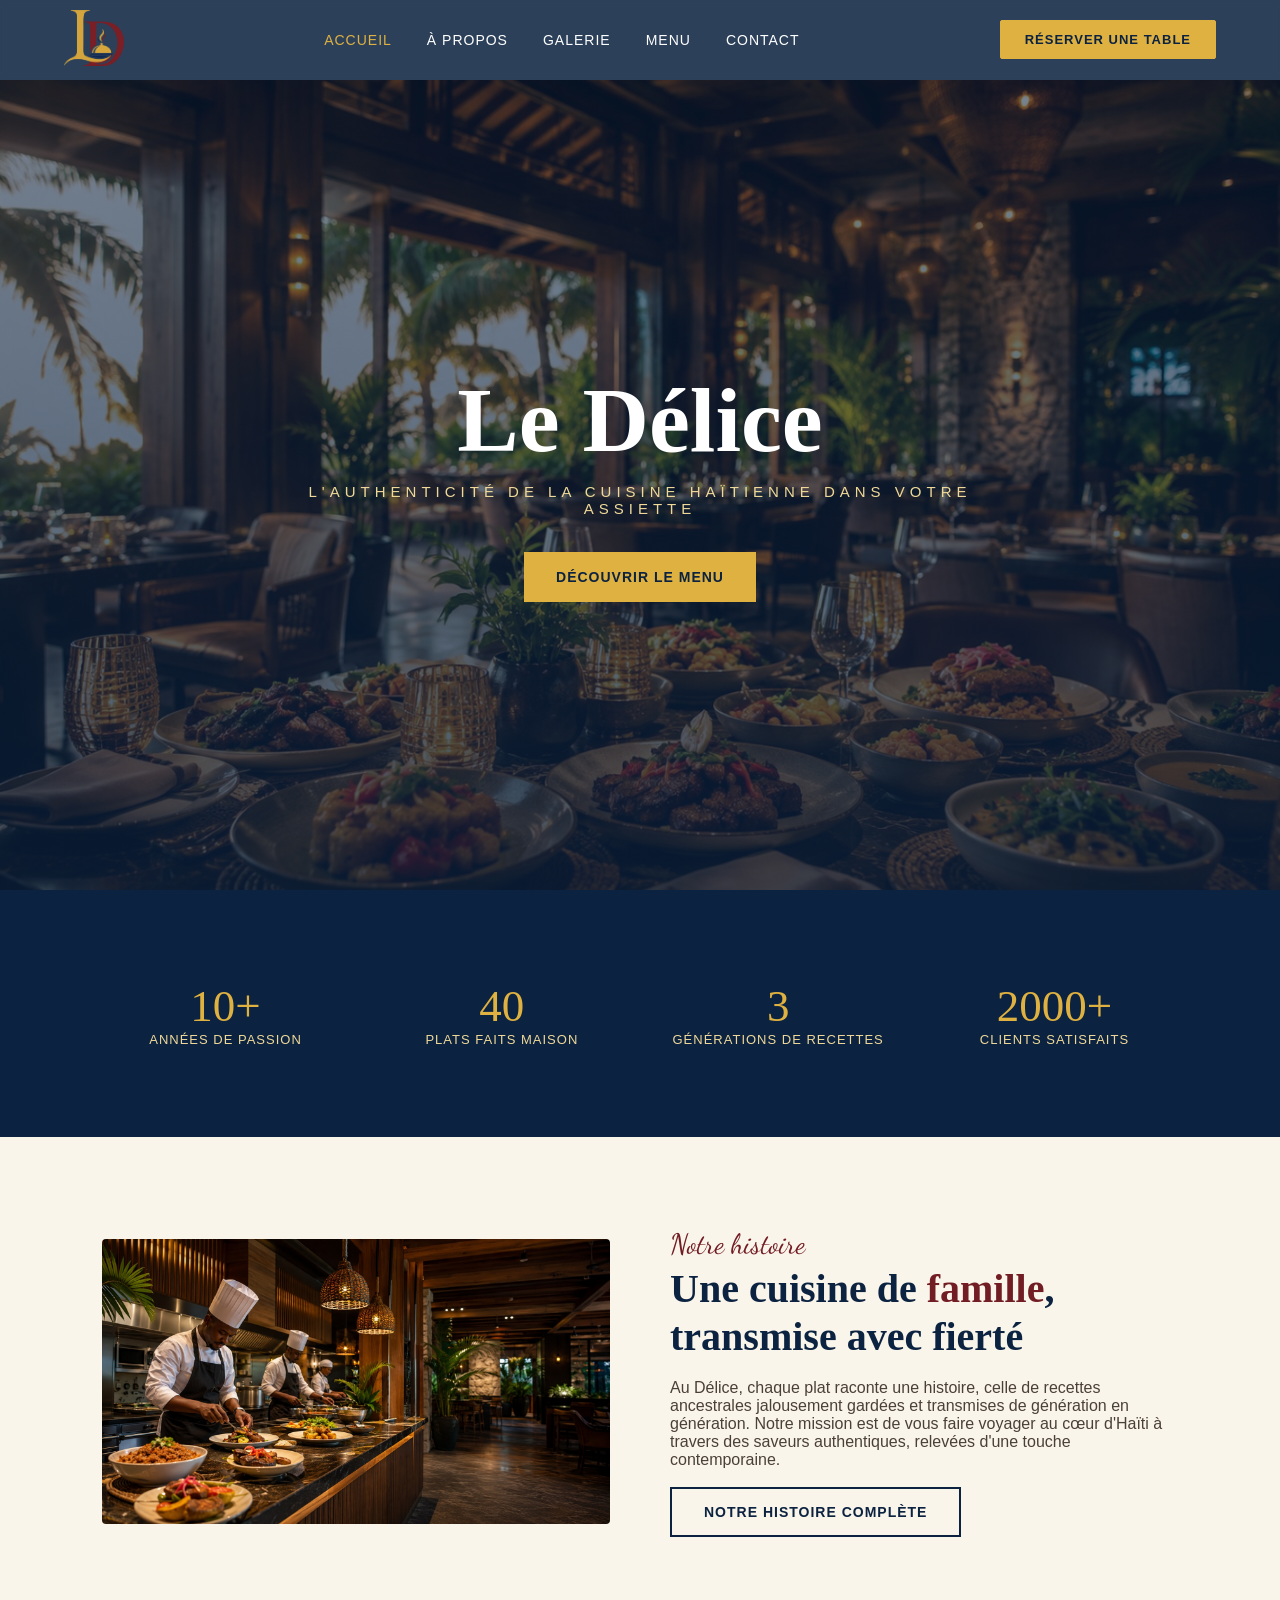
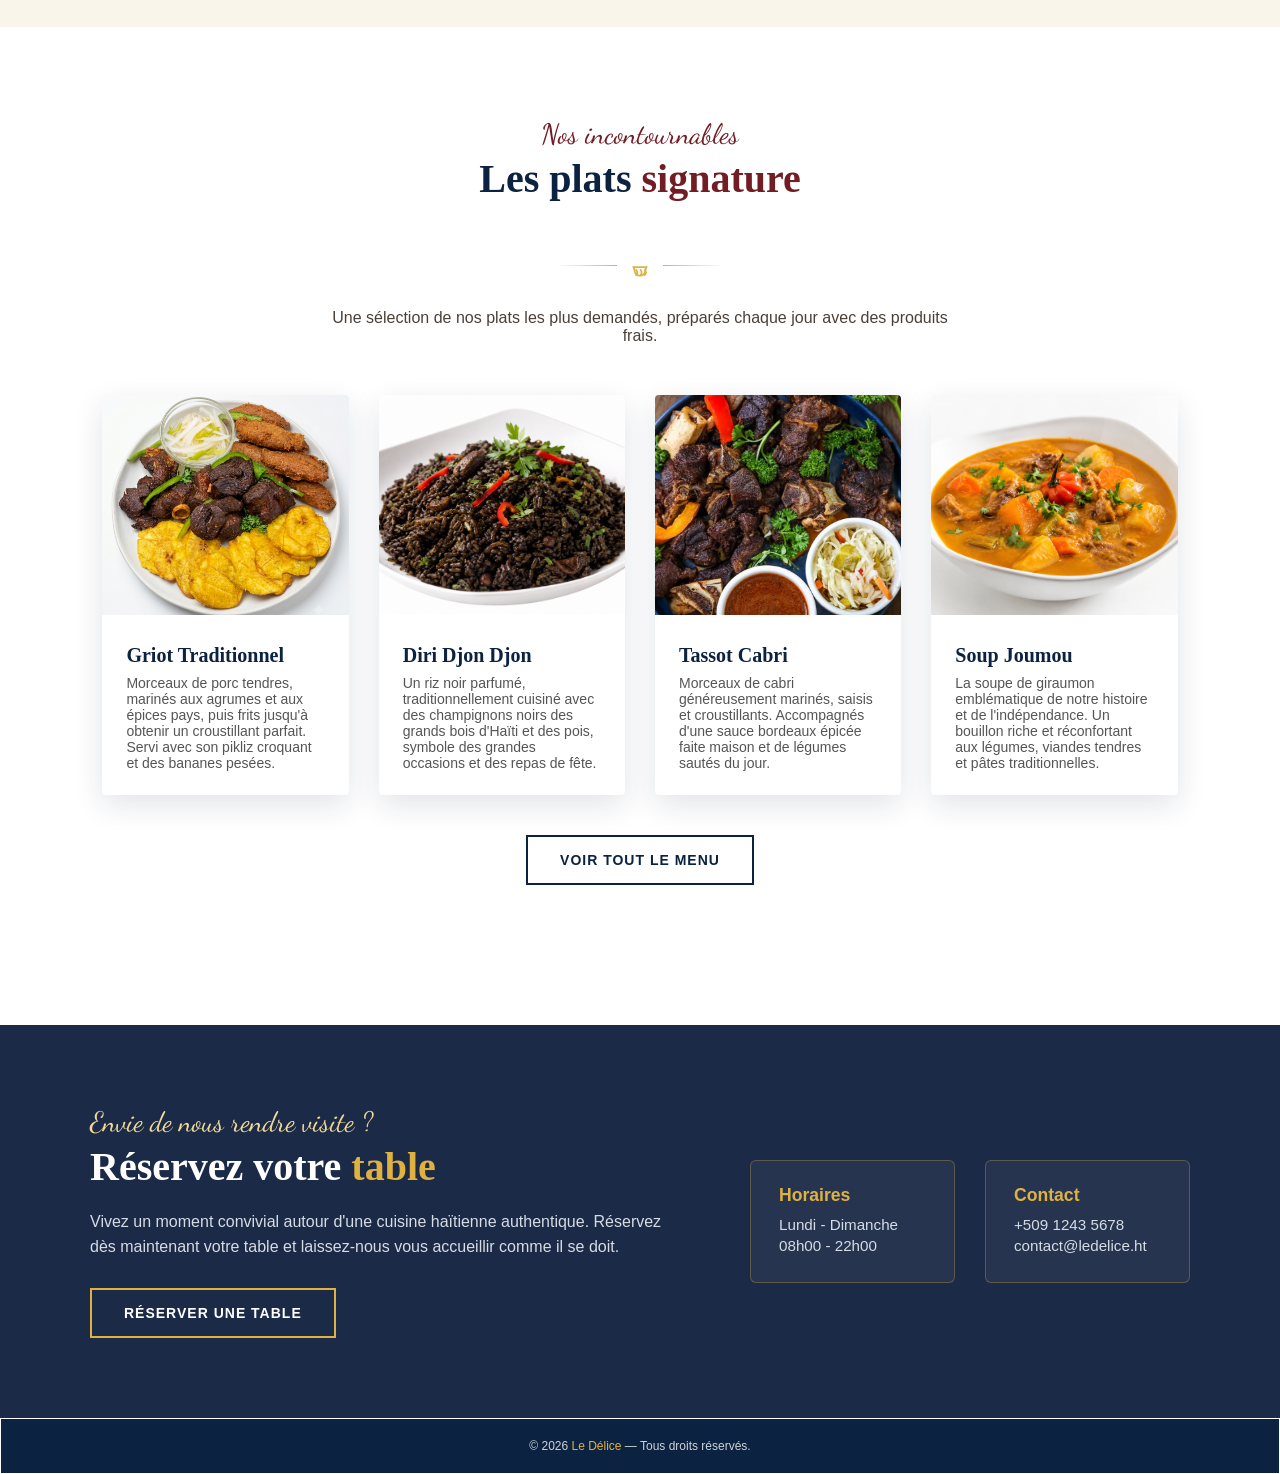
==== commit 69f968d2: "Modifications apportees a la page contact" ====
--- a/index.html
+++ b/index.html
@@ -6,7 +6,6 @@
     <title>Le Délice - Acceuil</title>
     <link rel="stylesheet" href="css/style.css">
     <link rel="stylesheet" href="css/responsive.css">
-    <script src="js/script.js"></script>
 </head>
 <body>
 
--- a/css/style.css
+++ b/css/style.css
@@ -181,7 +181,6 @@
         letter-spacing: 5px;
         text-transform: uppercase;
         margin-bottom: 35px;
-        line-height: 25px;
     }
 
     .btn-hero{
--- a/css/responsive.css
+++ b/css/responsive.css
@@ -38,7 +38,6 @@
    1. GLOBAL & MOBILE MENU / NAVBAR (HAMBURGER)
    ========================================== */
 
-/* Bouton Hamburger pi piti parapar ak ekran nòmal */
 .burger-btn {
     display: none;
     flex-direction: column;
@@ -120,7 +119,6 @@
         font-size: 12px;
         letter-spacing: 2px;
         margin-bottom: 25px;
-        line-height: 20px;
     }
 
     .btn-hero {
@@ -282,6 +280,119 @@
     }
 }
 
+
+/* ==========================================
+   1. NAVBAR / HEADER (PAGE CONTACT)
+   ========================================== */
+@media screen and (max-width: 992px) {
+    /* Asire header la pa kouvri twòp espas sou ti ekran */
+    .page-interne header .navbar {
+        position: relative;
+        padding: 12px 5%;
+    }
+}
+
+
+/* ==========================================
+   2. SECTION HERO INTERNE ("Restons en contact / Contact")
+   ========================================== */
+@media screen and (max-width: 768px) {
+    .hero-interne {
+        height: 250px;
+        padding: 100px 20px 0 20px;
+    }
+
+    .hero-eyebrow {
+        font-size: 22px;
+        margin-bottom: 8px;
+    }
+
+    .hero-interne h1 {
+        font-size: 36px;
+        margin-bottom: 0;
+    }
+}
+
+@media screen and (max-width: 480px) {
+    .hero-interne {
+        height: 210px;
+        padding: 85px 15px 0 15px;
+    }
+
+    .hero-interne h1 {
+        font-size: 28px;
+    }
+}
+
+
+/* ==========================================
+   3. SECTION FORMULAIRE DE CONTACT (.form-card)
+   ========================================== */
+@media screen and (max-width: 768px) {
+    /* Diminye padding jeneral sektyon an pou bay plis plas sou mobil */
+    section {
+        padding: 40px 15px;
+    }
+
+    .form-card {
+        padding: 25px 18px;
+        border-radius: 6px;
+    }
+
+    .form-card .section-titre {
+        font-size: 24px;
+        margin-bottom: 20px;
+    }
+
+    /* Passer Nom ak Email sou yon sèl kolòn sou ti ekran */
+    .form-row {
+        grid-template-columns: 1fr;
+        gap: 0;
+    }
+
+    .form-champ {
+        margin-bottom: 16px;
+    }
+
+    .form-champ input, 
+    .form-champ select, 
+    .form-champ textarea {
+        padding: 12px 14px;
+        font-size: 13px;
+    }
+
+    .form-champ textarea {
+        min-height: 100px; /* Ti kras pi kout pou l pa ankonbre mobil */
+    }
+
+    .btn-gold {
+        padding: 14px 20px;
+        font-size: 13px;
+    }
+}
+
+@media screen and (max-width: 480px) {
+    .form-card {
+        padding: 20px 12px;
+    }
+
+    .form-card .eyebrow {
+        font-size: 22px;
+    }
+
+    .form-card .section-titre {
+        font-size: 20px;
+    }
+}
+
+
+/* ==========================================
+   4. FOOTER (PAGE CONTACT)
+   ========================================== */
+@media screen and (max-width: 768px) {
+    footer {
+        padding: 15px;
+        font-size: 11px;
 /*Responsive page A-propos*/
 
 /* ==========================================================================
@@ -376,8 +487,7 @@
         line-height: 1.4;
     }
 
-    .cta-action, 
-    .cta-action .btn-gold {
-        width: 100%; /* Le bouton prend toute la largeur sur mobile pour cliquer plus facilement */
+    .cta-action, .cta-action .btn-gold {
+        width: 100%; 
     }
 }
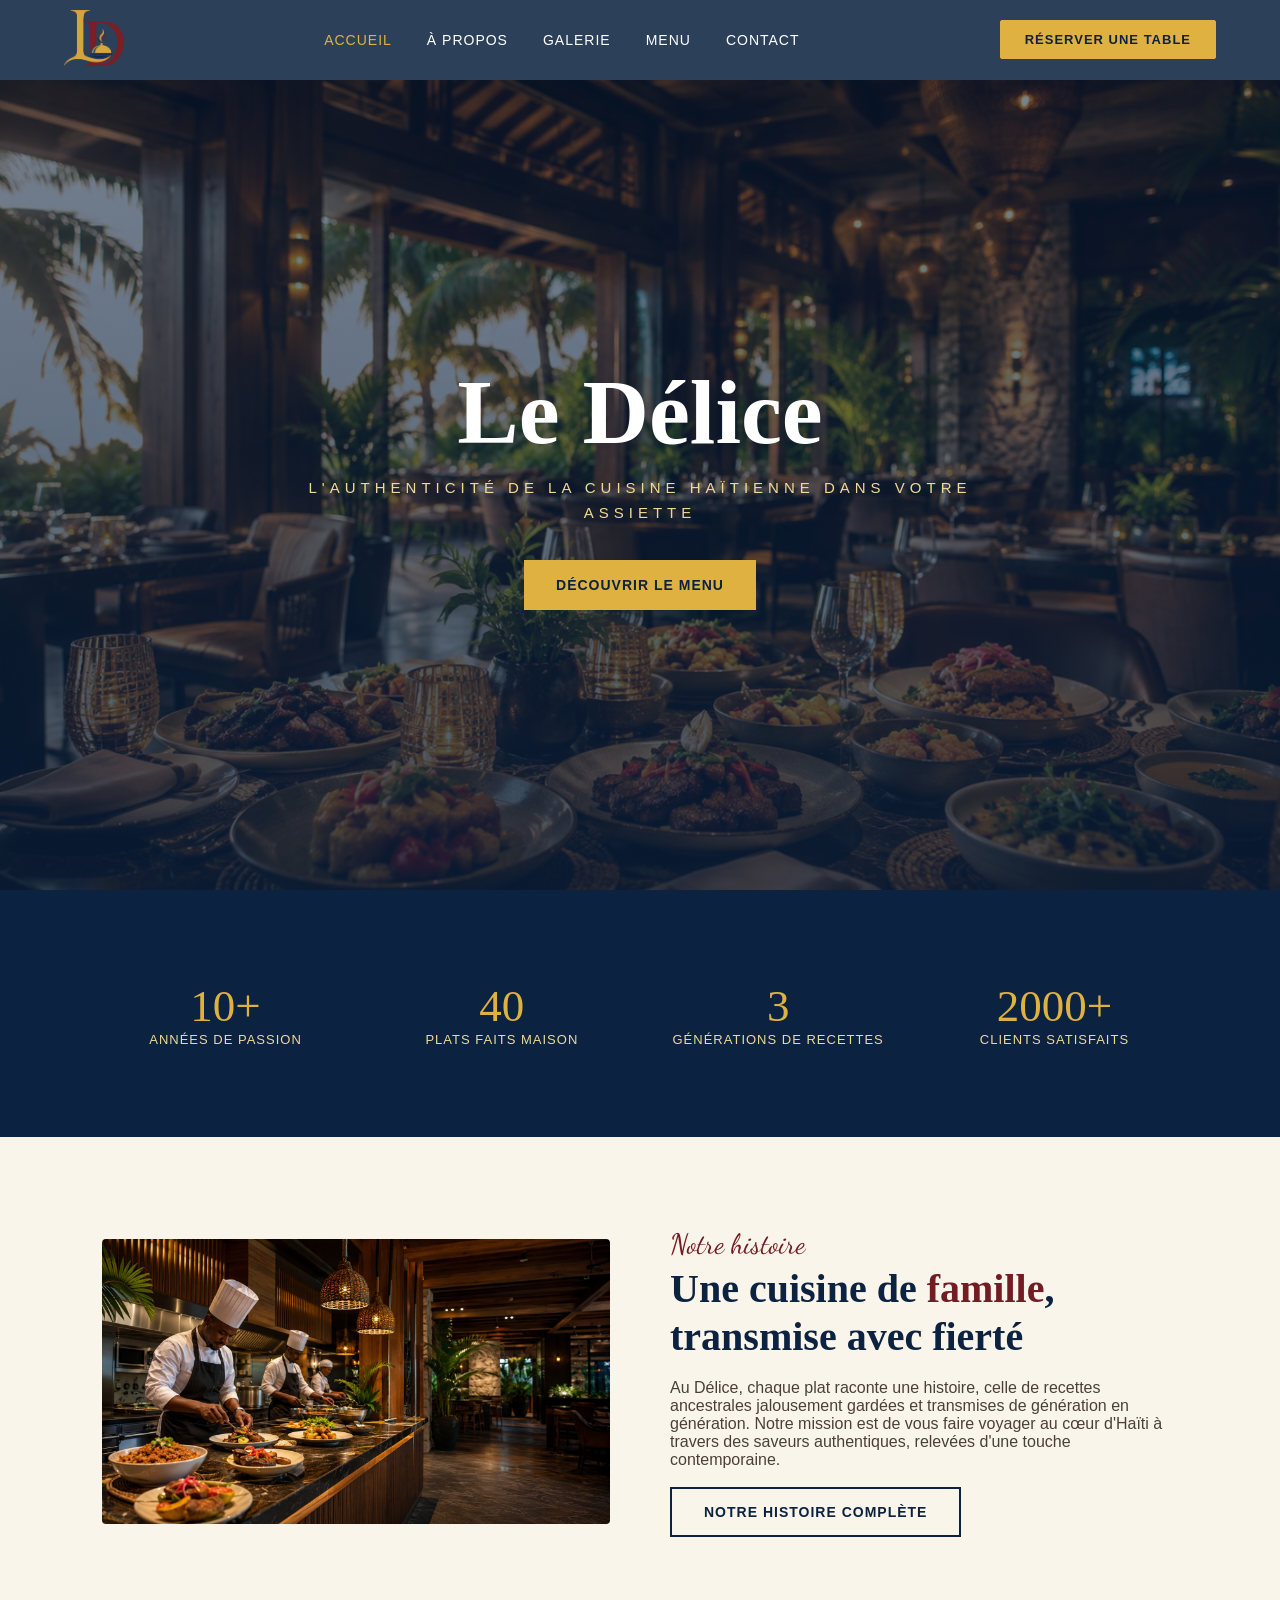
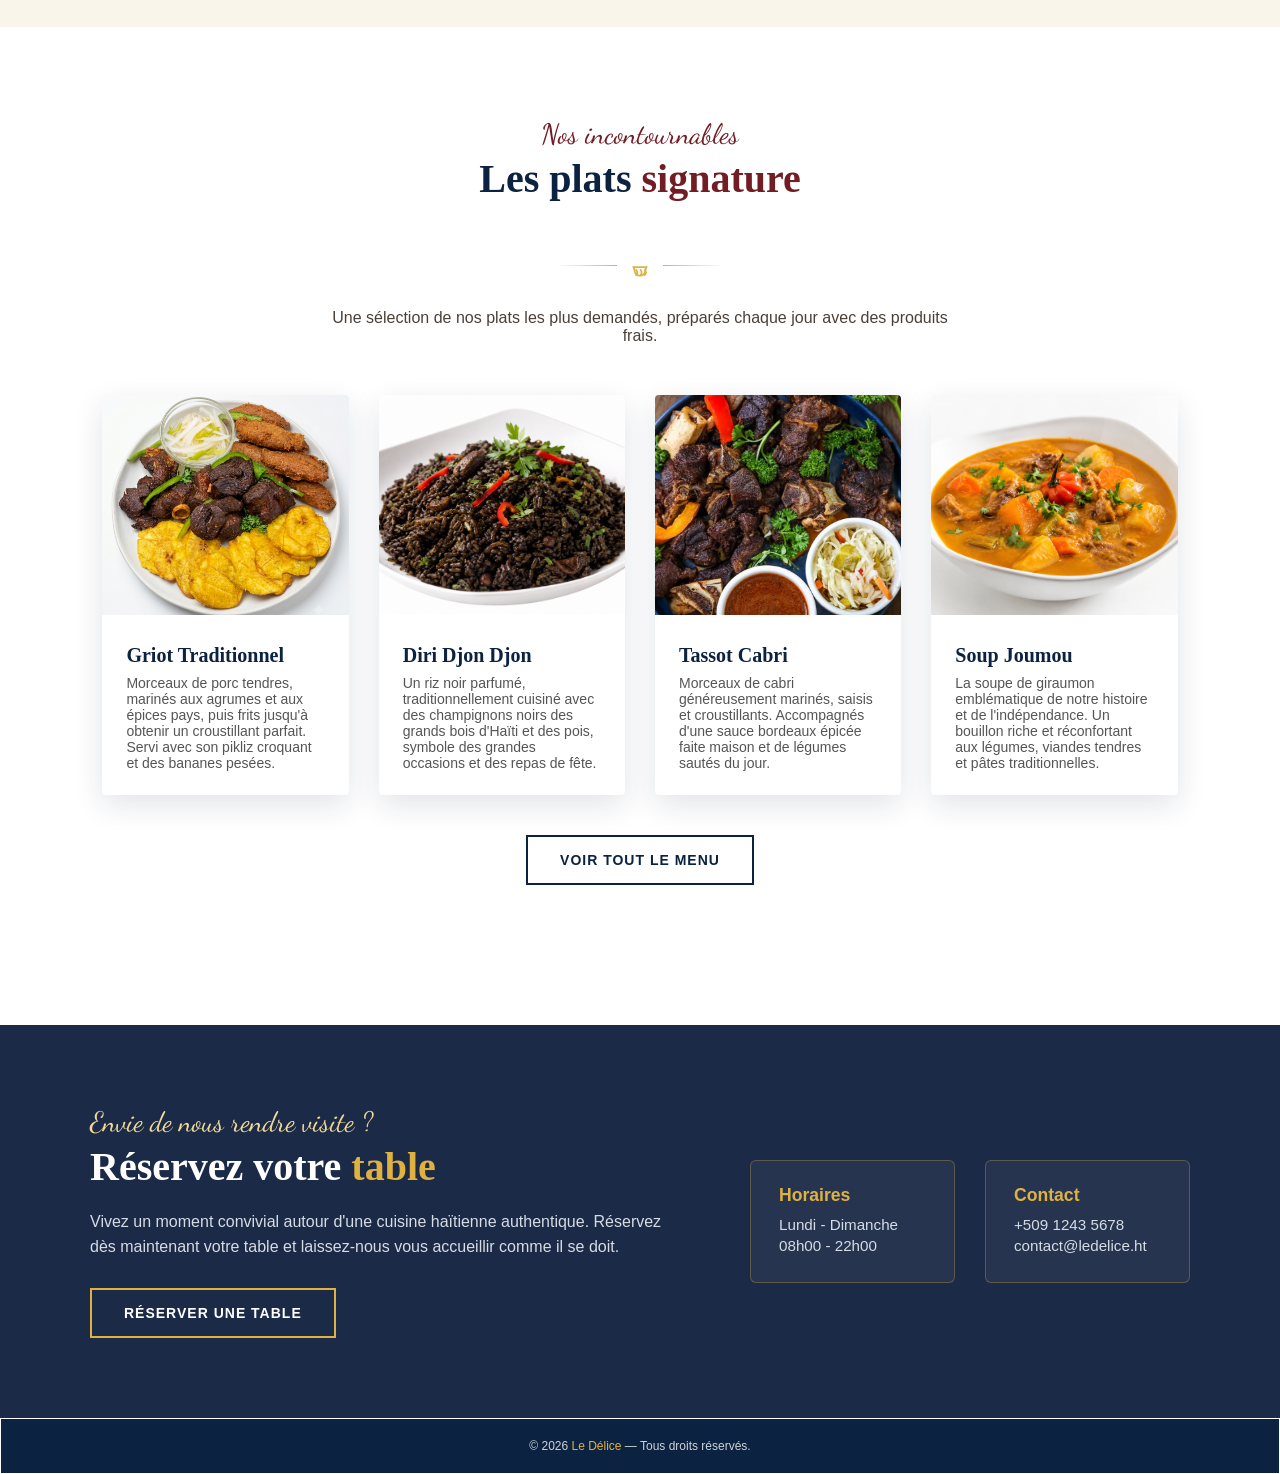
==== commit c901bbc5: "Merge pull request #6 from julotsara25/feature-accueil Modification dans les feuilles de style" ====
--- a/index.html
+++ b/index.html
@@ -6,22 +6,23 @@
     <title>Le Délice - Acceuil</title>
     <link rel="stylesheet" href="css/style.css">
     <link rel="stylesheet" href="css/responsive.css">
+    <script src="js/script.js"></script>
 </head>
 <body>
 
     <header>
     <nav class="navbar">
-      <a href="A-propos.html"><img src="image/Le Delice logo png.png" alt="" class="logo"></a>
+      <a href="A propos.html"><img src="image/Le Delice logo png.png" alt="" class="logo"></a>
 
       <button class="burger-btn" id="burgerBtn" aria-label="Menu">
       <span></span>
       <span></span>
       <span></span>
-    </button>
+      </button>
     
         <ul class="onglets">
           <li><a href="index.html" class="active">Accueil</a></li>
-          <li><a href="A-propos.html">À propos</a></li>
+          <li><a href="A propos.html">À propos</a></li>
           <li><a href="Galerie.html">Galerie</a></li>
           <li><a href="Menu.html">Menu</a></li>
           <li><a href="Contact.html">Contact</a></li>
@@ -70,7 +71,7 @@
         <h2 class="section-titre">Une cuisine de <span>famille</span>, transmise avec fierté</h2>
         <p class="section-texte">Au Délice, chaque plat raconte une histoire, celle de recettes ancestrales jalousement gardées et transmises de génération en génération. Notre mission est de vous faire voyager au cœur d'Haïti à travers des saveurs authentiques, relevées d'une touche contemporaine.</p>
         <br>
-        <a href="A-propos.html" class=" btn btn-apercu">Notre histoire complète</a>
+        <a href="A propos.html" class=" btn btn-apercu">Notre histoire complète</a>
       </div>
     </div>
   </section>
--- a/css/style.css
+++ b/css/style.css
@@ -181,6 +181,7 @@
         letter-spacing: 5px;
         text-transform: uppercase;
         margin-bottom: 35px;
+        line-height: 25px;
     }
 
     .btn-hero{
@@ -592,6 +593,224 @@
        border-color: #721c24;
        color: white;
     }
+/*Galerie*/
+
+#galerie {
+    background-color: #faf5ea;
+    color: #0b2240;
+    padding-bottom: 80px;
+}
+
+.gallery-hero {
+    display: grid;
+    grid-template-columns: 1fr 1fr;
+    align-items: center;
+    gap: 40px;
+    max-width: 1200px;
+    margin: 0 auto;
+    padding: 80px 5% 60px;
+}
+
+.gallery-hero__content h1 {
+    font-family: 'Playfair Display', serif;
+    font-size: 52px;
+    line-height: 1.1;
+    color: #0b2240;
+    margin: 15px 0 20px;
+}
+
+.gallery-hero__content h1 em {
+    font-family: 'Dancing Script', cursive;
+    color: #721c24;
+    font-style: normal;
+}
+
+.gallery-hero__content p {
+    font-family: 'Montserrat', sans-serif;
+    font-size: 16px;
+    color: #555;
+    line-height: 1.6;
+    max-width: 480px;
+    margin-bottom: 30px;
+}
+
+.gallery-scroll {
+    display: inline-flex;
+    align-items: center;
+    gap: 10px;
+    font-family: 'Montserrat', sans-serif;
+    font-size: 14px;
+    font-weight: 700;
+    color: #0b2240;
+    text-decoration: none;
+    text-transform: uppercase;
+    letter-spacing: 1px;
+    transition: 0.3s ease;
+}
+
+.gallery-scroll:hover {
+    color: #721c24;
+    transform: translateY(3px);
+}
+
+.gallery-hero__visual {
+    position: relative;
+    text-align: center;
+}
+
+.gallery-hero__visual img {
+    width: 100%;
+    max-width: 450px;
+    border-radius: 12px;
+    box-shadow: 0 20px 40px rgba(11, 34, 64, 0.15);
+    object-fit: cover;
+}
+
+/* --- Section Prensipal (.gallery-main) --- */
+.gallery-main {
+    max-width: 1200px;
+    margin: 0 auto;
+    padding: 0 5%;
+}
+
+.gallery-heading {
+    display: flex;
+    justify-content: space-between;
+    align-items: flex-end;
+    margin-bottom: 50px;
+    border-bottom: 2px solid #dfb141;
+    padding-bottom: 20px;
+}
+
+.gallery-heading h2 {
+    font-family: 'Playfair Display', serif;
+    font-size: 38px;
+    color: #0b2240;
+}
+
+.gallery-heading p {
+    font-family: 'Montserrat', sans-serif;
+    font-size: 15px;
+    color: #666;
+    max-width: 400px;
+}
+
+.gallery-grid {
+    display: grid;
+    grid-template-columns: repeat(3, 1fr);
+    grid-auto-rows: 280px;
+    gap: 24px;
+    margin-bottom: 80px;
+}
+
+.gallery-card {
+    position: relative;
+    border-radius: 8px;
+    overflow: hidden;
+    margin: 0;
+    box-shadow: 0 10px 20px rgba(11, 34, 64, 0.08);
+    background-color: #0b2240;
+}
+
+.gallery-card img {
+    width: 100%;
+    height: 100%;
+    object-fit: cover;
+    display: block;
+    transition: transform 0.6s cubic-bezier(0.25, 1, 0.5, 1);
+}
+
+.gallery-card--wide {
+    grid-column: span 2;
+}
+
+.gallery-card--tall {
+    grid-row: span 2;
+}
+
+.gallery-card figcaption {
+    position: absolute;
+    inset: 0;
+    background: linear-gradient(to top, rgba(11, 34, 64, 0.9) 0%, rgba(11, 34, 64, 0.2) 60%, transparent 100%);
+    display: flex;
+    align-items: flex-end;
+    gap: 15px;
+    padding: 25px;
+    color: #ffffff;
+    opacity: 0.9;
+    transition: opacity 0.3s ease, background 0.3s ease;
+}
+
+.gallery-card figcaption span {
+    font-family: 'Dancing Script', cursive;
+    font-size: 30px;
+    color: #dfb141;
+    line-height: 1;
+}
+
+.gallery-card figcaption strong {
+    display: block;
+    font-family: 'Playfair Display', serif;
+    font-size: 22px;
+    color: #ffffff;
+}
+
+.gallery-card figcaption small {
+    font-family: 'Montserrat', sans-serif;
+    font-size: 13px;
+    color: #d9cfbe;
+    display: block;
+    margin-top: 2px;
+}
+
+.gallery-card:hover img {
+    transform: scale(1.08);
+}
+
+.gallery-card:hover figcaption {
+    opacity: 1;
+    background: linear-gradient(to top, rgba(11, 34, 64, 0.95) 0%, rgba(11, 34, 64, 0.4) 100%);
+}
+
+.gallery-cta {
+    background-color: #0b2240;
+    color: #ffffff;
+    text-align: center;
+    padding: 70px 20px;
+    border-radius: 12px;
+    position: relative;
+    overflow: hidden;
+    box-shadow: 0 15px 30px rgba(11, 34, 64, 0.2);
+}
+
+.gallery-cta h2 {
+    font-family: 'Playfair Display', serif;
+    font-size: 36px;
+    margin: 10px 0 30px;
+    line-height: 1.2;
+}
+
+.gallery-cta a {
+    display: inline-block;
+    background-color: #dfb141;
+    color: #0b2240;
+    font-family: 'Montserrat', sans-serif;
+    font-size: 14px;
+    font-weight: 700;
+    text-decoration: none;
+    text-transform: uppercase;
+    padding: 16px 36px;
+    border-radius: 4px;
+    letter-spacing: 1px;
+    transition: 0.35s ease;
+}
+
+.gallery-cta a:hover {
+    background-color: #ffffff;
+    color: #721c24;
+    transform: translateY(-3px);
+    box-shadow: 0 10px 20px rgba(0, 0, 0, 0.2);
+}
 
     /*STYLE POUR  MENU*/
 
@@ -712,6 +931,7 @@
 }
 
 
+
 /*Style pour A propos*/
 
 
--- a/css/responsive.css
+++ b/css/responsive.css
@@ -119,6 +119,7 @@
         font-size: 12px;
         letter-spacing: 2px;
         margin-bottom: 25px;
+        line-height: 20px;
     }
 
     .btn-hero {
@@ -286,6 +287,11 @@
    ========================================== */
 @media screen and (max-width: 992px) {
     /* Asire header la pa kouvri twòp espas sou ti ekran */
+/* ==========================================
+   1. NAVBAR / HEADER (PAGE INTERNE)
+   ========================================== */
+@media screen and (max-width: 992px) {
+    /* Pou header la pa kouvri twòp espas sou ti ekran */
     .page-interne header .navbar {
         position: relative;
         padding: 12px 5%;
@@ -300,11 +306,12 @@
     .hero-interne {
         height: 250px;
         padding: 100px 20px 0 20px;
-    }
+  
 
     .hero-eyebrow {
         font-size: 22px;
         margin-bottom: 8px;
+        margin-bottom: 10px;
     }
 
     .hero-interne h1 {
@@ -317,6 +324,8 @@
     .hero-interne {
         height: 210px;
         padding: 85px 15px 0 15px;
+        height: 220px;
+        padding: 90px 15px 0 15px;
     }
 
     .hero-interne h1 {
@@ -330,6 +339,10 @@
    ========================================== */
 @media screen and (max-width: 768px) {
     /* Diminye padding jeneral sektyon an pou bay plis plas sou mobil */
+   3. SECTION FORMULAIRE DE RÉSERVATION (.form-card)
+   ========================================== */
+/* Rediksyon padding sou tout paj la pou gen plis espas sou ti ekran */
+@media screen and (max-width: 768px) {
     section {
         padding: 40px 15px;
     }
@@ -345,6 +358,11 @@
     }
 
     /* Passer Nom ak Email sou yon sèl kolòn sou ti ekran */
+        font-size: 22px !important; /* Ajiste tit sektyon an */
+        margin-bottom: 25px;
+    }
+
+    /* Pase tout de chan yo (form-row) sou yon sèl kolòn */
     .form-row {
         grid-template-columns: 1fr;
         gap: 0;
@@ -365,6 +383,10 @@
         min-height: 100px; /* Ti kras pi kout pou l pa ankonbre mobil */
     }
 
+        padding: 11px 14px;
+        font-size: 13px;
+    }
+
     .btn-gold {
         padding: 14px 20px;
         font-size: 13px;
@@ -388,11 +410,164 @@
 
 /* ==========================================
    4. FOOTER (PAGE CONTACT)
+        font-size: 19px !important;
+    }
+}
+
+
+/* ==========================================
+   4. FOOTER (PAGE RÉSERVATION)
    ========================================== */
 @media screen and (max-width: 768px) {
     footer {
         padding: 15px;
         font-size: 11px;
+
+/* Menu*/
+@media screen and (max-width: 992px) {
+
+    #menu {
+        padding: 40px 4%;
+    }
+
+    .menu-tabs {
+        top: 65px;
+        gap: 10px;
+    }
+
+    .menu-tabs a {
+        padding: 7px 14px;
+        font-size: 12px;
+    }
+
+    .menu-category h3 {
+        font-size: 30px;
+    }
+}
+
+    .menu-tabs {
+        position: sticky;
+        top: 0;
+        justify-content: flex-start;
+        overflow-x: auto;
+        white-space: nowrap;
+        padding: 10px;
+        gap: 8px;
+        margin-bottom: 35px;
+        -webkit-overflow-scrolling: touch;
+        border-radius: 0;
+    }
+
+    .menu-tabs::-webkit-scrollbar {
+        display: none;
+    }
+    .menu-tabs {
+        -ms-overflow-style: none;
+        scrollbar-width: none;
+    }
+
+    .menu-tabs a {
+        font-size: 11px;
+        padding: 6px 14px;
+        flex-shrink: 0;
+    }
+
+    .menu-category {
+        margin-bottom: 45px;
+        scroll-margin-top: 70px;
+    }
+
+    .menu-category .eyebrow {
+        font-size: 26px;
+    }
+
+    .menu-category h3 {
+        font-size: 26px;
+        margin-bottom: 20px;
+    }
+
+    
+    .menu-item {
+        flex-direction: column;
+        align-items: flex-start;
+        gap: 10px;
+        padding: 16px 18px;
+    }
+
+    .menu-item .name {
+        font-size: 18px;
+    }
+
+    .menu-item .desc {
+        font-size: 13px;
+    }
+
+    .menu-item .price {
+        margin-left: 0;
+        align-self: flex-end;
+        font-size: 15px;
+        padding: 4px 10px;
+    }
+
+
+@media screen and (max-width: 480px) {
+
+    .hero-interne h1 {
+        font-size: 26px;
+    }
+
+    .menu-category h3 {
+        font-size: 22px;
+    }
+
+    .menu-item .price {
+        align-self: font-start;
+        width: 100%;
+        text-align: center;
+        margin-top: 5px;
+/* ==========================================
+   RESPONSIVE DESIGN POU GALERIE
+   ========================================== */
+@media (max-width: 992px) {
+    .gallery-hero {
+        grid-template-columns: 1fr;
+        text-align: center;
+    }
+
+    .gallery-hero__content p {
+        margin: 0 auto 30px;
+    }
+
+    .gallery-heading {
+        flex-direction: column;
+        align-items: flex-start;
+        gap: 10px;
+    }
+
+    .gallery-grid {
+        grid-template-columns: repeat(2, 1fr);
+    }
+}
+
+@media (max-width: 600px) {
+    .gallery-hero__content h1 {
+        font-size: 38px;
+    }
+
+    .gallery-grid {
+        grid-template-columns: 1fr;
+        grid-auto-rows: 250px;
+    }
+
+    .gallery-card--wide,
+    .gallery-card--tall {
+        grid-column: span 1;
+        grid-row: span 1;
+    }
+
+    .gallery-cta h2 {
+        font-size: 26px;
+    }
 /*Responsive page A-propos*/
 
 /* ==========================================================================
@@ -490,4 +665,10 @@
     .cta-action, .cta-action .btn-gold {
         width: 100%; 
     }
-}+    }
+}}
+}}}
+}
+    }
+}
+}
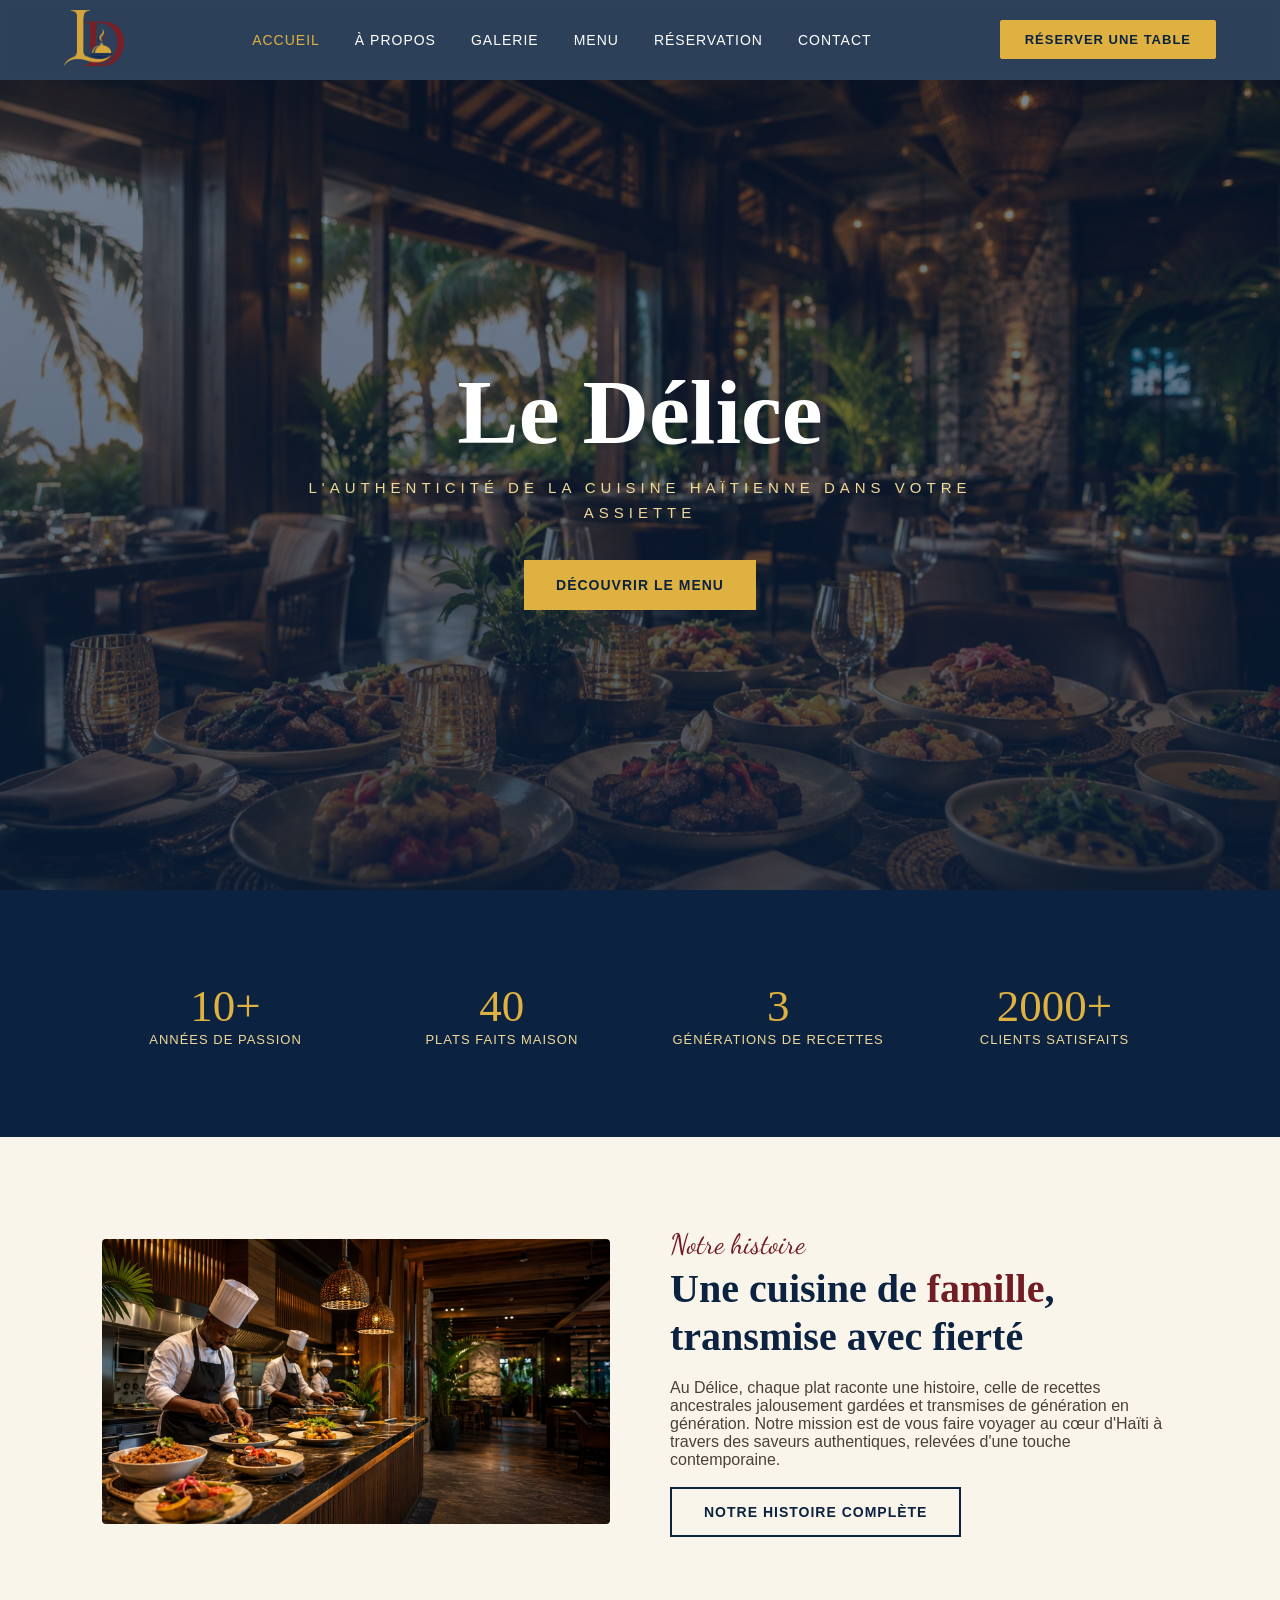
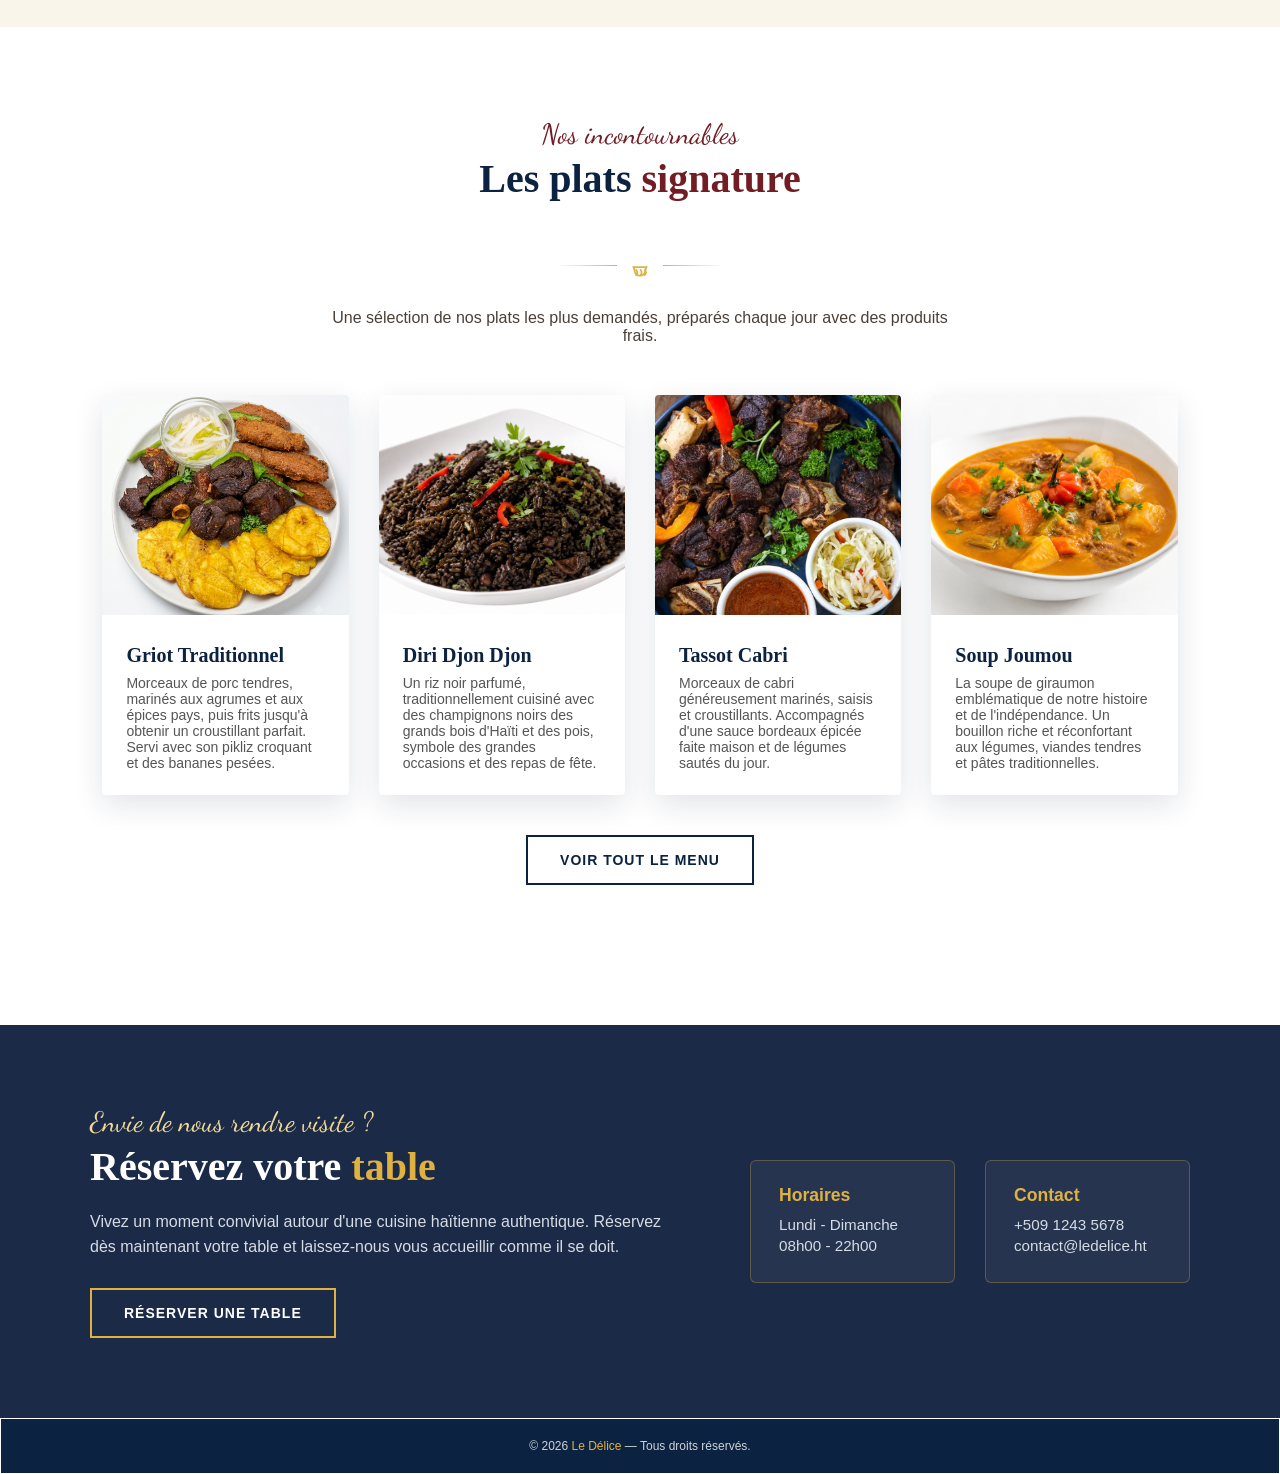
==== commit dc72ad56: "Derniere retouche" ====
--- a/index.html
+++ b/index.html
@@ -12,7 +12,7 @@
 
     <header>
     <nav class="navbar">
-      <a href="A propos.html"><img src="image/Le Delice logo png.png" alt="" class="logo"></a>
+      <a href="A-propos.html"><img src="image/Le Delice logo png.png" alt="" class="logo"></a>
 
       <button class="burger-btn" id="burgerBtn" aria-label="Menu">
       <span></span>
@@ -22,9 +22,10 @@
     
         <ul class="onglets">
           <li><a href="index.html" class="active">Accueil</a></li>
-          <li><a href="A propos.html">À propos</a></li>
+          <li><a href="A-propos.html">À propos</a></li>
           <li><a href="Galerie.html">Galerie</a></li>
           <li><a href="Menu.html">Menu</a></li>
+          <li><a href="Réservation.html">Réservation</a></li>
           <li><a href="Contact.html">Contact</a></li>
         </ul>
         <a href="Réservation.html"  class="btn-nav">Réserver une table</a>
--- a/css/style.css
+++ b/css/style.css
@@ -1077,7 +1077,7 @@
 }
 
 .page-interne .card img {
-    height: 28px0px; /* Un peu plus haut pour les portraits d'équipe */
+    height: 280px; /* Un peu plus haut pour les portraits d'équipe */
 }
 
 .card-body {
--- a/css/responsive.css
+++ b/css/responsive.css
@@ -1,41 +1,7 @@
+
+
 /* ==========================================
-   1. GLOBAL & MOBILE MENU / NAVBAR
-   ========================================== */
-@media screen and (max-width: 992px) {
-    .navbar {
-        flex-direction: column;
-        gap: 15px;
-        padding: 15px 5%;
-    }
-
-    .onglets {
-        gap: 20px;
-        flex-wrap: wrap;
-        justify-content: center;
-    }
-}
-
-@media screen and (max-width: 768px) {
-    section {
-        padding: 50px 5%;
-    }
-
-    .onglets {
-        gap: 12px;
-    }
-
-    .onglets a {
-        font-size: 12px;
-    }
-
-    .btn-nav {
-        padding: 8px 16px;
-        font-size: 11px;
-    }
-}
-
-/* ==========================================
-   1. GLOBAL & MOBILE MENU / NAVBAR (HAMBURGER)
+   1. GLOBAL & NAVBAR
    ========================================== */
 
 .burger-btn {
@@ -53,13 +19,13 @@
 .burger-btn span {
     width: 100%;
     height: 3px;
-    background-color: #dfb141; /* Koulè lò */
+    background-color: #dfb141;
     border-radius: 2px;
     transition: all 0.3s ease;
 }
 
-/* Stil pou ekran mobil ak tablet */
 @media screen and (max-width: 992px) {
+
     .navbar {
         position: relative;
         flex-direction: row;
@@ -68,12 +34,10 @@
         padding: 15px 5%;
     }
 
-    /* Affiche bouton hamburger a */
     .burger-btn {
         display: flex;
     }
 
-    /* Kache meni an e mete l pou l parèt an kaskad (dropdown) */
     .onglets {
         position: absolute;
         top: 100%;
@@ -85,34 +49,106 @@
         gap: 20px;
         padding: 25px 0;
         box-shadow: 0 10px 20px rgba(0,0,0,0.3);
-        
-        /* Kache pa defo */
-        display: none; 
-    }
-
-    /* Lè meni an louvri ak JavaScript */
+        display: none;
+    }
+
     .onglets.active {
         display: flex;
     }
 
-    /* Bouton 'Réserver une table' an sou mobil */
     .btn-nav {
-        display: none; /* Ou ka kite l kache oswa mete l anndan meni an */
-    }
-}
-
-
-
-/* ==========================================
-   2. HERO SECTION
-   ========================================== */
+        display: none;
+    }
+
+    .stats {
+        grid-template-columns: repeat(2, 1fr);
+        gap: 25px;
+    }
+
+    .division {
+        grid-template-columns: 1fr;
+        gap: 30px;
+        text-align: center;
+    }
+
+    .grid-4 {
+        grid-template-columns: repeat(2, 1fr);
+    }
+
+    .reservation-conteneur {
+        flex-direction: column;
+        gap: 40px;
+        text-align: center;
+    }
+
+    .reservation-infos {
+        width: 100%;
+    }
+
+    /* À PROPOS */
+    .split {
+        grid-template-columns: 1fr;
+        gap: 40px;
+        text-align: center;
+    }
+
+    .split-frame {
+        order: -1;
+    }
+
+    .split-frame img {
+        height: 380px;
+    }
+
+    .grid-3 {
+        grid-template-columns: repeat(2, 1fr);
+        gap: 25px;
+    }
+
+    /* GALERIE */
+    .gallery-hero {
+        grid-template-columns: 1fr;
+        text-align: center;
+        gap: 35px;
+        padding: 60px 5% 50px;
+    }
+
+    .gallery-heading {
+        flex-direction: column;
+        align-items: flex-start;
+        gap: 15px;
+    }
+
+    .gallery-grid {
+        grid-template-columns: repeat(2, 1fr);
+        grid-auto-rows: 260px;
+        gap: 20px;
+    }
+
+    .gallery-card--wide {
+        grid-column: span 2;
+    }
+}
+
 @media screen and (max-width: 768px) {
+
+    section {
+        padding: 50px 5%;
+    }
+
     .hero {
         height: 75vh;
     }
 
+    .hero-interne-content {
+        width: 100%;
+        position: relative;
+        z-index: 2;
+    }
+
     .hero-content h1 {
         font-size: 52px;
+        margin-bottom: 0;
     }
 
     .hero-content p {
@@ -126,138 +162,25 @@
         padding: 12px 24px;
         font-size: 12px;
     }
-}
-
-@media screen and (max-width: 480px) {
-    .hero-content h1 {
-        font-size: 40px;
-    }
-}
-
-
-/* ==========================================
-   3. STATISTIQUES / MARQUE
-   ========================================== */
-@media screen and (max-width: 992px) {
-    .stats {
-        grid-template-columns: repeat(2, 1fr);
-        gap: 25px;
-    }
-}
-
-@media screen and (max-width: 480px) {
-    .stats {
-        grid-template-columns: 1fr;
-        gap: 20px;
-    }
-
-    .numero {
-        font-size: 36px;
-    }
-}
-
-
-/* ==========================================
-   4. SECTION À PROPOS (ABOUT APERÇU)
-   ========================================== */
-@media screen and (max-width: 992px) {
-    .division {
-        grid-template-columns: 1fr;
-        gap: 30px;
-        text-align: center;
-    }
-
-    .about-apercu-img img {
-        margin: 0 auto;
-        max-height: 350px;
-        width: 100%;
-        object-fit: cover;
-    }
-
-    .section-texte {
-        margin: 0 auto;
-        text-align: justify;
-    }
-}
-
-@media screen and (max-width: 768px) {
-    .section-titre {
-        font-size: 30px;
-    }
-
-    .eyebrow {
-        font-size: 24px;
-    }
-}
-
-
-/* ==========================================
-   5. MENU APERÇU (GRILLE DE CARTS)
-   ========================================== */
-@media screen and (max-width: 992px) {
-    .grid-4 {
-        grid-template-columns: repeat(2, 1fr);
-    }
-}
-
-@media screen and (max-width: 576px) {
-    .grid-4 {
-        grid-template-columns: 1fr;
-    }
-
-    .menu-apercu .section-texte.center {
-       margin-bottom: 40px; 
-       text-align: center;
-    }
-
-    .card img {
-        height: 200px;
-    }
-}
-
-
-/* ==========================================
-   6. SECTION RÉSERVATION (ACCUEIL)
-   ========================================== */
-@media screen and (max-width: 992px) {
-    .reservation-conteneur {
-        flex-direction: column;
-        gap: 40px;
-        text-align: center;
-    }
-
-    .reservation-texte {
-        flex: 1 1 100%;
-    }
-
-    .reservation-infos {
-        flex: 1 1 100%;
-        width: 100%;
-    }
-}
-
-@media screen and (max-width: 576px) {
-    .reservation-infos {
-        flex-direction: column;
-    }
-
-    .reservation-titre {
-        font-size: 30px;
-    }
-}
-
-
-/* ==========================================
-   7. PAGES INTERNES & FORMULAIRES
-   ========================================== */
-@media screen and (max-width: 768px) {
+
     .hero-interne {
-        height: 280px;
-        padding: 140px 20px 0 20px;
+        height: 340px;
+        padding: 140px 30px 60px;
+        display: flex;
+        align-items: center;
+        justify-content: center;
+        text-align: center;
+        padding: 0 20px;
     }
 
     .hero-interne h1 {
         font-size: 34px;
+        margin-bottom: 15px;
+    }
+
+    .hero-eyebrow {
+        font-size: 24px;
+        margin-bottom: 10px;
     }
 
     .form-card {
@@ -268,183 +191,80 @@
         grid-template-columns: 1fr;
         gap: 0;
     }
-}
-
-
-/* ==========================================
-   8. FOOTER
-   ========================================== */
-@media screen and (max-width: 768px) {
+
     footer {
         font-size: 11px;
         padding: 15px;
     }
-}
-
-
-/* ==========================================
-   1. NAVBAR / HEADER (PAGE CONTACT)
-   ========================================== */
-@media screen and (max-width: 992px) {
-    /* Asire header la pa kouvri twòp espas sou ti ekran */
-/* ==========================================
-   1. NAVBAR / HEADER (PAGE INTERNE)
-   ========================================== */
-@media screen and (max-width: 992px) {
-    /* Pou header la pa kouvri twòp espas sou ti ekran */
-    .page-interne header .navbar {
-        position: relative;
-        padding: 12px 5%;
-    }
-}
-
-
-/* ==========================================
-   2. SECTION HERO INTERNE ("Restons en contact / Contact")
-   ========================================== */
-@media screen and (max-width: 768px) {
-    .hero-interne {
-        height: 250px;
-        padding: 100px 20px 0 20px;
-  
-
-    .hero-eyebrow {
-        font-size: 22px;
-        margin-bottom: 8px;
-        margin-bottom: 10px;
-    }
-
-    .hero-interne h1 {
+
+    /* À PROPOS */
+    .split {
+        gap: 30px;
+    }
+
+    .split-frame img {
+        height: 300px;
+    }
+
+    .grid-3 {
+        grid-template-columns: 1fr;
+    }
+
+    .value-item {
+        padding: 30px 20px;
+    }
+
+    .page-interne .card img {
+        height: 260px;
+    }
+
+    .section-title,
+    .title-white-large {
+        font-size: 28px;
+    }
+
+    .cta-title {
+        font-size: 24px;
+        line-height: 1.3;
+    }
+
+    .cta-action .btn-gold {
+        width: 100%;
+        text-align: center;
+    }
+
+    /* GALERIE */
+    .gallery-hero {
+        padding: 40px 5% 40px;
+        gap: 25px;
+    }
+
+    .gallery-hero__content h1 {
         font-size: 36px;
-        margin-bottom: 0;
-    }
-}
-
-@media screen and (max-width: 480px) {
-    .hero-interne {
-        height: 210px;
-        padding: 85px 15px 0 15px;
-        height: 220px;
-        padding: 90px 15px 0 15px;
-    }
-
-    .hero-interne h1 {
+    }
+
+    .gallery-heading h2 {
         font-size: 28px;
     }
-}
-
-
-/* ==========================================
-   3. SECTION FORMULAIRE DE CONTACT (.form-card)
-   ========================================== */
-@media screen and (max-width: 768px) {
-    /* Diminye padding jeneral sektyon an pou bay plis plas sou mobil */
-   3. SECTION FORMULAIRE DE RÉSERVATION (.form-card)
-   ========================================== */
-/* Rediksyon padding sou tout paj la pou gen plis espas sou ti ekran */
-@media screen and (max-width: 768px) {
-    section {
-        padding: 40px 15px;
-    }
-
-    .form-card {
-        padding: 25px 18px;
-        border-radius: 6px;
-    }
-
-    .form-card .section-titre {
-        font-size: 24px;
-        margin-bottom: 20px;
-    }
-
-    /* Passer Nom ak Email sou yon sèl kolòn sou ti ekran */
-        font-size: 22px !important; /* Ajiste tit sektyon an */
-        margin-bottom: 25px;
-    }
-
-    /* Pase tout de chan yo (form-row) sou yon sèl kolòn */
-    .form-row {
-        grid-template-columns: 1fr;
-        gap: 0;
-    }
-
-    .form-champ {
-        margin-bottom: 16px;
-    }
-
-    .form-champ input, 
-    .form-champ select, 
-    .form-champ textarea {
-        padding: 12px 14px;
-        font-size: 13px;
-    }
-
-    .form-champ textarea {
-        min-height: 100px; /* Ti kras pi kout pou l pa ankonbre mobil */
-    }
-
-        padding: 11px 14px;
-        font-size: 13px;
-    }
-
-    .btn-gold {
-        padding: 14px 20px;
-        font-size: 13px;
-    }
-}
-
-@media screen and (max-width: 480px) {
-    .form-card {
-        padding: 20px 12px;
-    }
-
-    .form-card .eyebrow {
-        font-size: 22px;
-    }
-
-    .form-card .section-titre {
-        font-size: 20px;
-    }
-}
-
-
-/* ==========================================
-   4. FOOTER (PAGE CONTACT)
-        font-size: 19px !important;
-    }
-}
-
-
-/* ==========================================
-   4. FOOTER (PAGE RÉSERVATION)
-   ========================================== */
-@media screen and (max-width: 768px) {
-    footer {
-        padding: 15px;
-        font-size: 11px;
-
-/* Menu*/
-@media screen and (max-width: 992px) {
-
-    #menu {
-        padding: 40px 4%;
-    }
-
-    .menu-tabs {
-        top: 65px;
-        gap: 10px;
-    }
-
-    .menu-tabs a {
-        padding: 7px 14px;
-        font-size: 12px;
-    }
-
-    .menu-category h3 {
-        font-size: 30px;
-    }
-}
-
+
+    .gallery-grid {
+        grid-template-columns: 1fr;
+        grid-auto-rows: 250px;
+        gap: 18px;
+    }
+
+    .gallery-card--wide,
+    .gallery-card--tall {
+        grid-column: span 1;
+        grid-row: span 1;
+    }
+
+    .gallery-cta a {
+        width: 100%;
+        text-align: center;
+    }
+
+    /* MENU */
     .menu-tabs {
         position: sticky;
         top: 0;
@@ -453,17 +273,6 @@
         white-space: nowrap;
         padding: 10px;
         gap: 8px;
-        margin-bottom: 35px;
-        -webkit-overflow-scrolling: touch;
-        border-radius: 0;
-    }
-
-    .menu-tabs::-webkit-scrollbar {
-        display: none;
-    }
-    .menu-tabs {
-        -ms-overflow-style: none;
-        scrollbar-width: none;
     }
 
     .menu-tabs a {
@@ -472,203 +281,90 @@
         flex-shrink: 0;
     }
 
-    .menu-category {
-        margin-bottom: 45px;
-        scroll-margin-top: 70px;
-    }
-
-    .menu-category .eyebrow {
-        font-size: 26px;
-    }
-
-    .menu-category h3 {
-        font-size: 26px;
-        margin-bottom: 20px;
-    }
-
-    
     .menu-item {
         flex-direction: column;
         align-items: flex-start;
         gap: 10px;
-        padding: 16px 18px;
-    }
-
-    .menu-item .name {
-        font-size: 18px;
-    }
-
-    .menu-item .desc {
-        font-size: 13px;
     }
 
     .menu-item .price {
         margin-left: 0;
         align-self: flex-end;
-        font-size: 15px;
-        padding: 4px 10px;
-    }
-
+    }
+}
 
 @media screen and (max-width: 480px) {
 
+    .hero-content h1 {
+        font-size: 40px;
+    }
+
+    .hero-interne {
+        height: 300px;
+        padding: 125px 15px 50px;
+        background-position: center center;
+    }
+
     .hero-interne h1 {
-        font-size: 26px;
-    }
-
+        font-size: 30px;
+    }
+
+    .stats {
+        grid-template-columns: 1fr;
+        gap: 20px;
+    }
+
+    .numero {
+        font-size: 36px;
+    }
+
+    .grid-4 {
+        grid-template-columns: 1fr;
+    }
+
+    /* À PROPOS */
+    .section-title,
+    .title-white-large {
+        font-size: 24px;
+    }
+
+    .split-frame img {
+        height: 240px;
+    }
+
+    .page-interne .card img {
+        height: 220px;
+    }
+
+    .cta-title {
+        font-size: 22px;
+    }
+
+    /* GALERIE */
+    .gallery-hero__content h1 {
+        font-size: 30px;
+    }
+
+    .gallery-heading h2 {
+        font-size: 24px;
+    }
+
+    .gallery-grid {
+        grid-auto-rows: 220px;
+    }
+
+    .gallery-cta h2 {
+        font-size: 22px;
+    }
+
+    /* MENU */
     .menu-category h3 {
         font-size: 22px;
     }
 
     .menu-item .price {
-        align-self: font-start;
-        width: 100%;
-        text-align: center;
-        margin-top: 5px;
-/* ==========================================
-   RESPONSIVE DESIGN POU GALERIE
-   ========================================== */
-@media (max-width: 992px) {
-    .gallery-hero {
-        grid-template-columns: 1fr;
-        text-align: center;
-    }
-
-    .gallery-hero__content p {
-        margin: 0 auto 30px;
-    }
-
-    .gallery-heading {
-        flex-direction: column;
-        align-items: flex-start;
-        gap: 10px;
-    }
-
-    .gallery-grid {
-        grid-template-columns: repeat(2, 1fr);
-    }
-}
-
-@media (max-width: 600px) {
-    .gallery-hero__content h1 {
-        font-size: 38px;
-    }
-
-    .gallery-grid {
-        grid-template-columns: 1fr;
-        grid-auto-rows: 250px;
-    }
-
-    .gallery-card--wide,
-    .gallery-card--tall {
-        grid-column: span 1;
-        grid-row: span 1;
-    }
-
-    .gallery-cta h2 {
-        font-size: 26px;
-    }
-/*Responsive page A-propos*/
-
-/* ==========================================================================
-   RESPONSIVE - PAGE À PROPOS
-   ========================================================================== */
-
-/* ─── TABLETTES (Moins de 992px) ─── */
-@media screen and (max-width: 992px) {
-    section {
-        padding: 60px 5%;
-    }
-
-    /* Ajustement du split Histoire */
-    .split {
-        grid-template-columns: 1fr; /* Passage sur une seule colonne */
-        gap: 40px;
-    }
-
-    .split-frame img {
-        height: 380px; /* Légère réduction de la hauteur de l'image */
-    }
-
-    /* Grille des valeurs et de l'équipe passe à 2 colonnes */
-    .grid-3 {
-        grid-template-columns: repeat(2, 1fr);
-        gap: 20px;
-    }
-}
-
-/* ─── PETITES TABLETTES / GRAND MOBILES (Moins de 768px) ─── */
-@media screen and (max-width: 768px) {
-    .hero-interne {
-        height: 320px;
-        padding: 160px 20px;
-    }
-
-    .hero-interne h1 {
-        font-size: 38px;
-    }
-
-    .section-title, 
-    .title-white-large {
-        font-size: 32px;
-    }
-
-    .cta-title {
-        font-size: 26px;
-    }
-    
-    /* Correction de la coquille de hauteur héritée de ta classe principale */
-    .page-interne .card img {
-        height: 280px; 
-    }
-}
-
-/* ─── MOBILES (Moins de 576px) ─── */
-@media screen and (max-width: 576px) {
-    section {
-        padding: 50px 4%;
-    }
-
-    .section-header-spacing {
-        margin-bottom: 40px;
-    }
-
-    /* Histoire */
-    .split-frame img {
-        height: 280px; /* Plus adapté aux petits écrans */
-    }
-    
-    .split-frame::before {
-        display: none; /* On retire l'effet d'encadrement doré pour éviter les débordements horizontaux */
-    }
-
-    /* Passage de toutes les grilles sur 1 seule colonne alignée */
-    .grid-3 {
-        grid-template-columns: 1fr;
-        gap: 25px;
-    }
-
-    .value-item {
-        padding: 30px 20px;
-    }
-
-    /* Ajustement des textes et boutons */
-    .section-lede {
-        font-size: 15px;
-    }
-
-    .cta-title {
-        font-size: 22px;
-        line-height: 1.4;
-    }
-
-    .cta-action, .cta-action .btn-gold {
-        width: 100%; 
-    }
-    }
-}}
-}}}
-}
-    }
-}
-}
+        width: 100%;
+        text-align: center;
+    }
+}
+
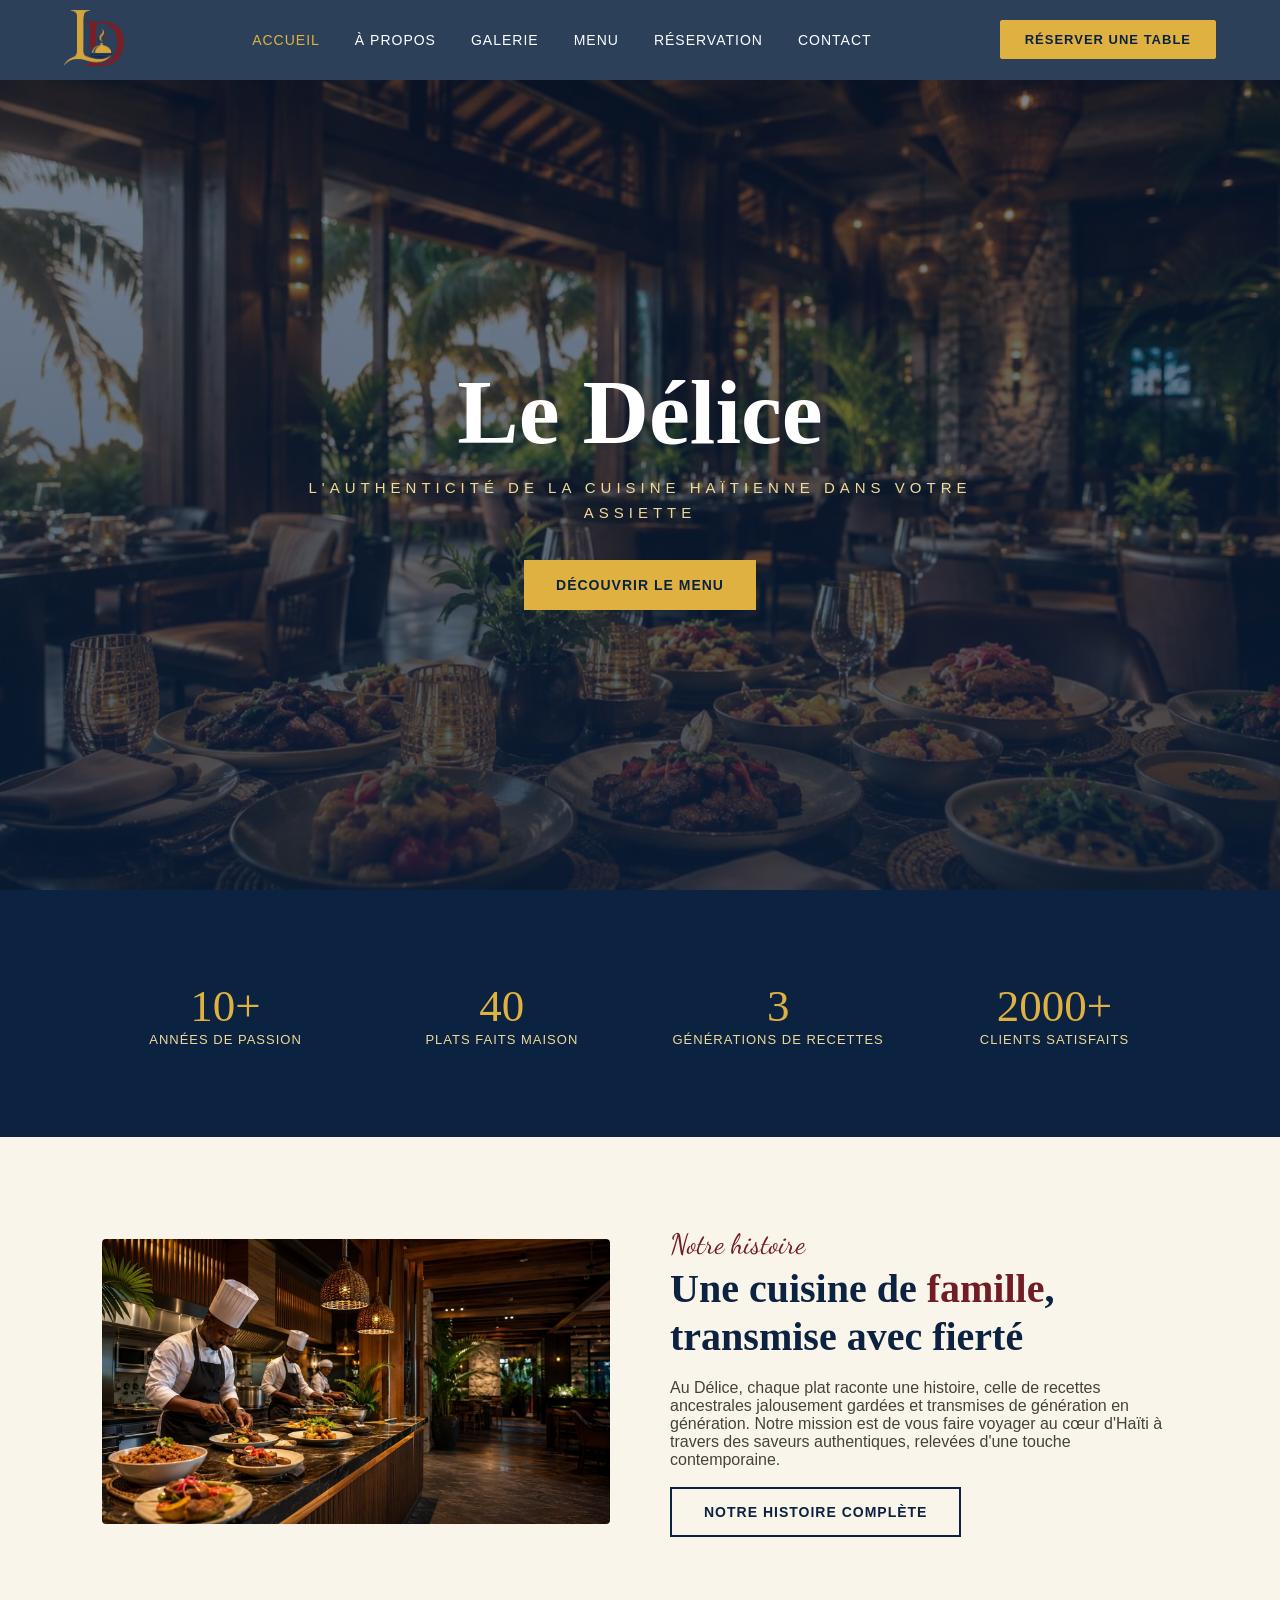
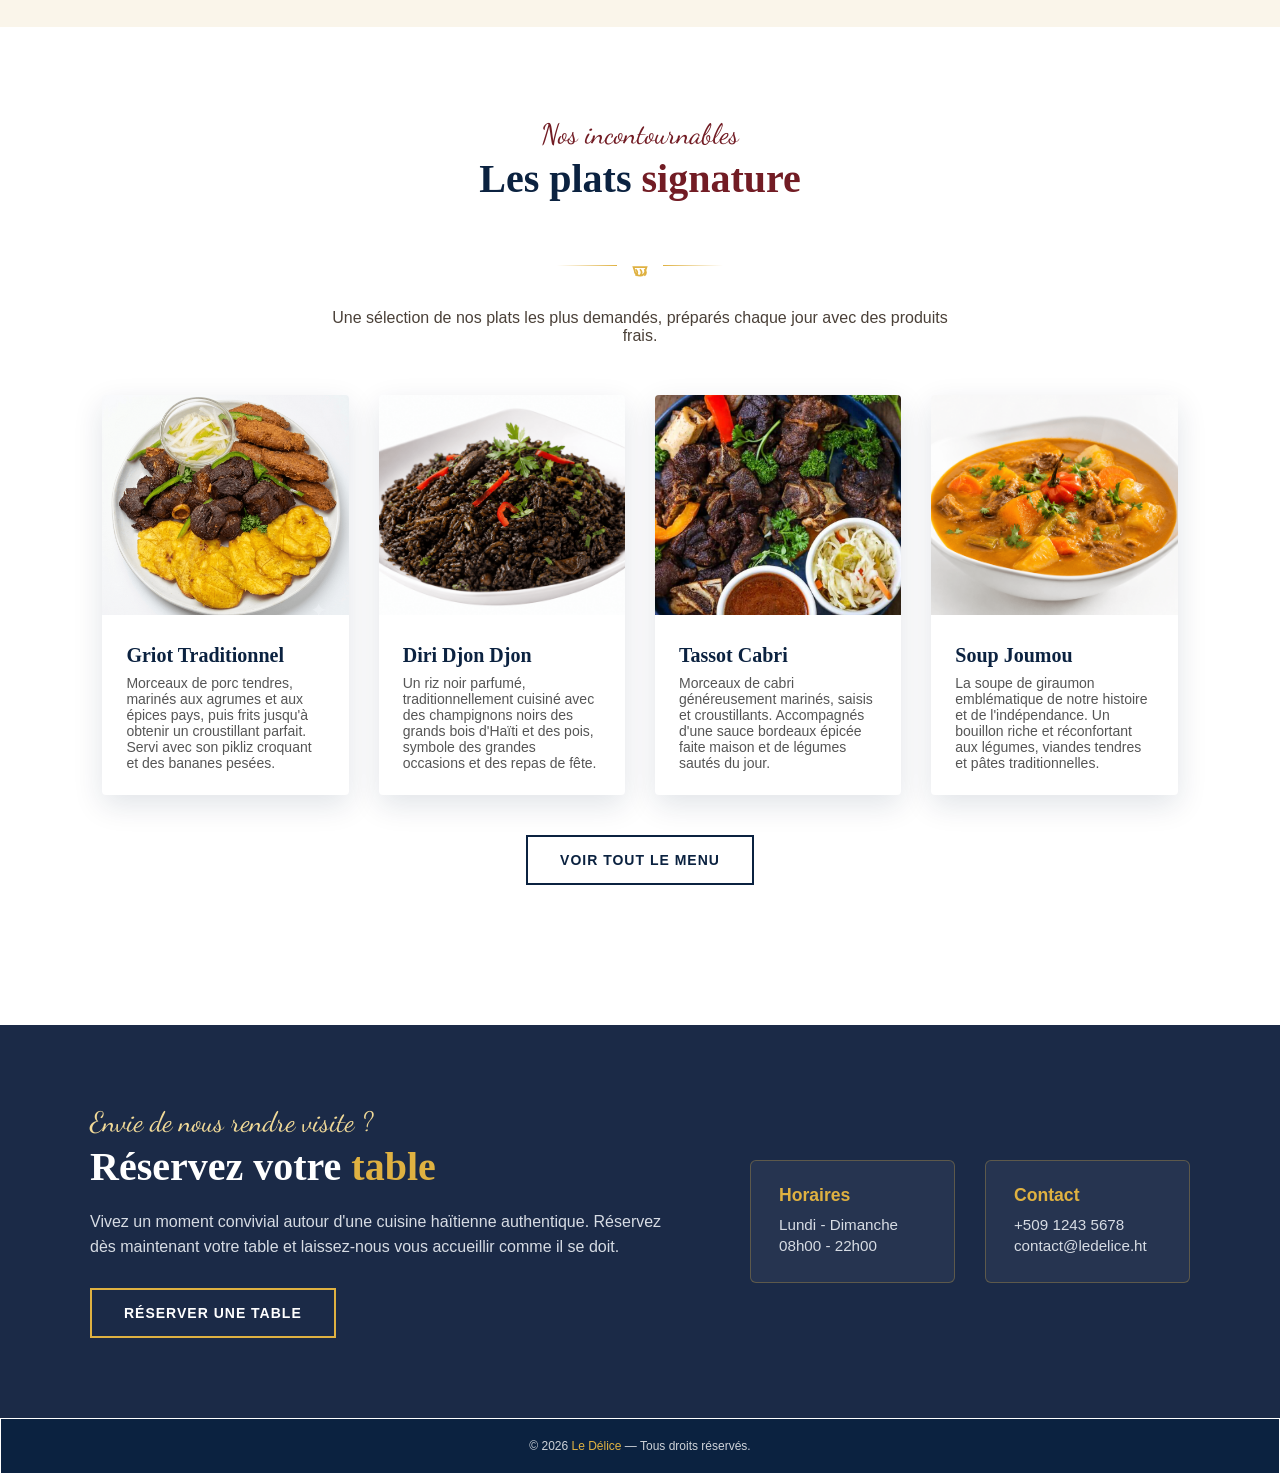
==== commit 0ae574eb: "Modification a l'acceuil" ====
--- a/index.html
+++ b/index.html
@@ -72,7 +72,7 @@
         <h2 class="section-titre">Une cuisine de <span>famille</span>, transmise avec fierté</h2>
         <p class="section-texte">Au Délice, chaque plat raconte une histoire, celle de recettes ancestrales jalousement gardées et transmises de génération en génération. Notre mission est de vous faire voyager au cœur d'Haïti à travers des saveurs authentiques, relevées d'une touche contemporaine.</p>
         <br>
-        <a href="A propos.html" class=" btn btn-apercu">Notre histoire complète</a>
+        <a href="A-propos.html" class=" btn btn-apercu">Notre histoire complète</a>
       </div>
     </div>
   </section>
